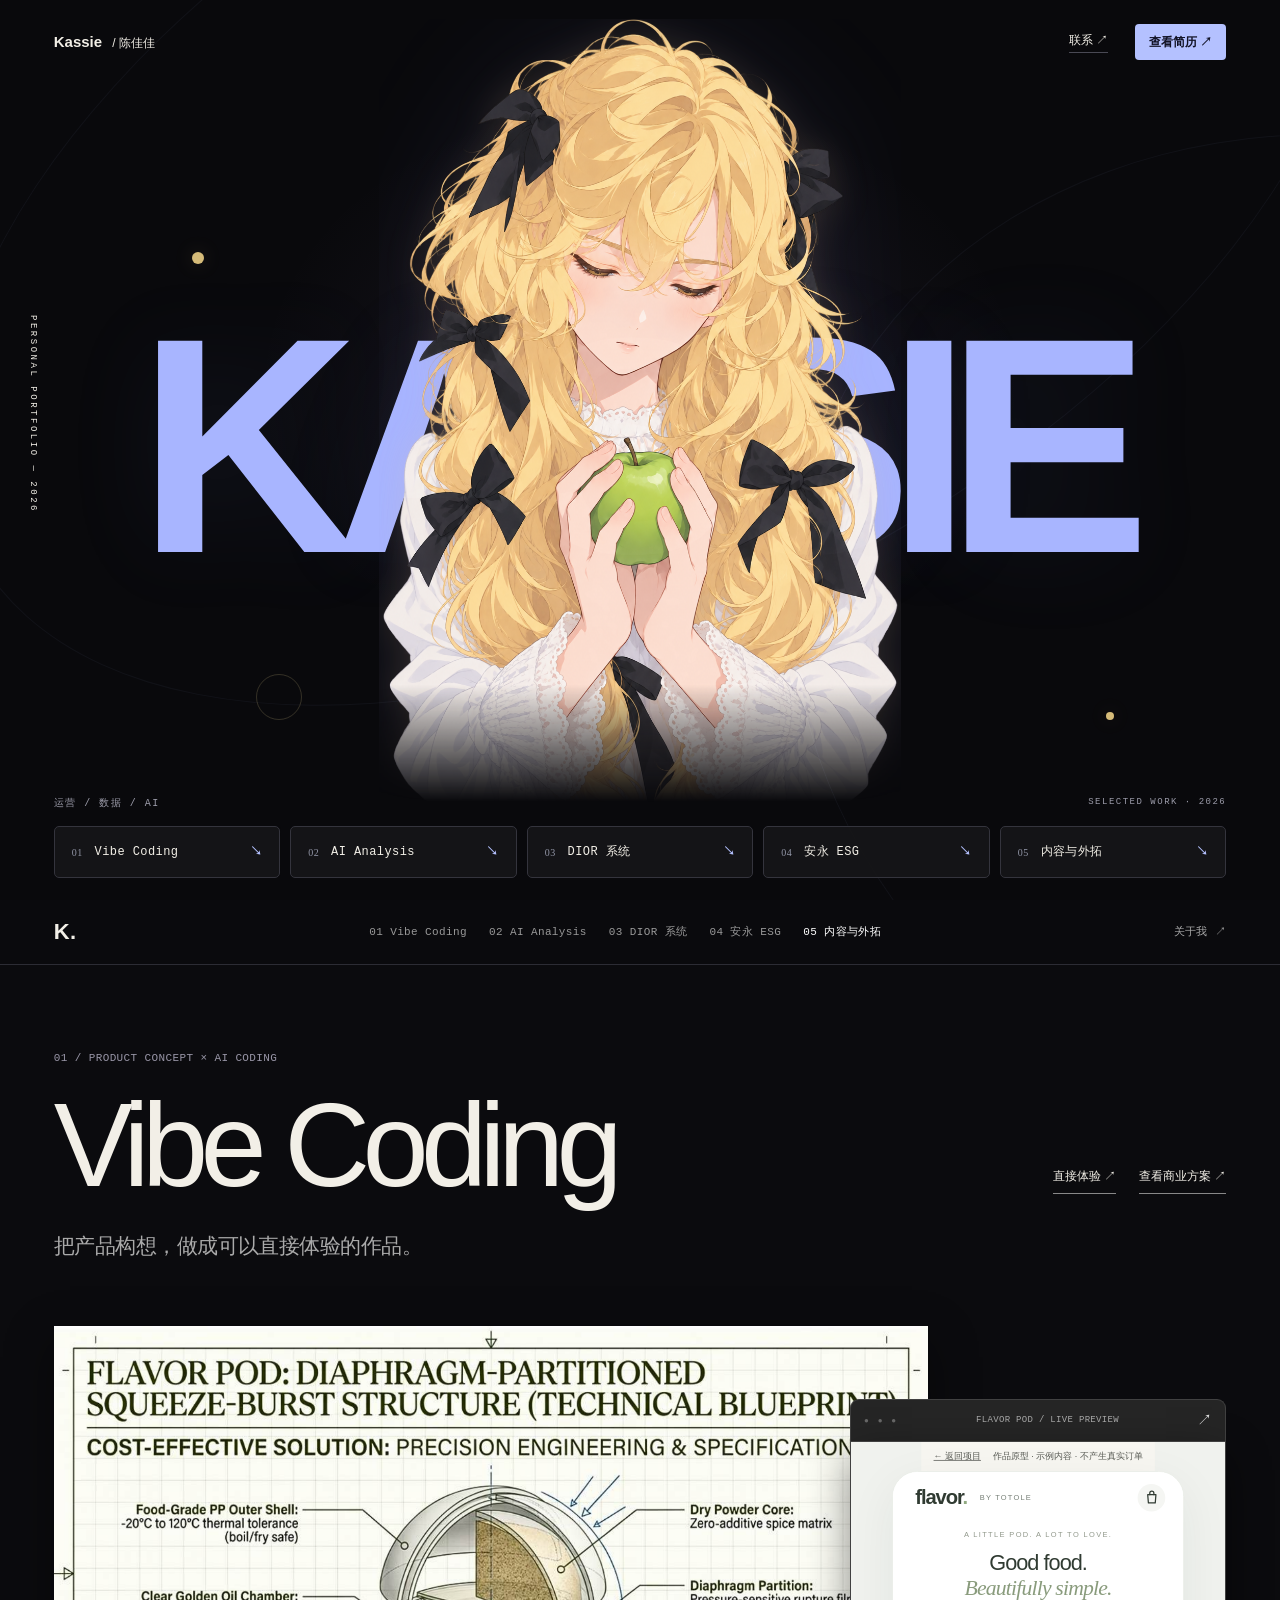
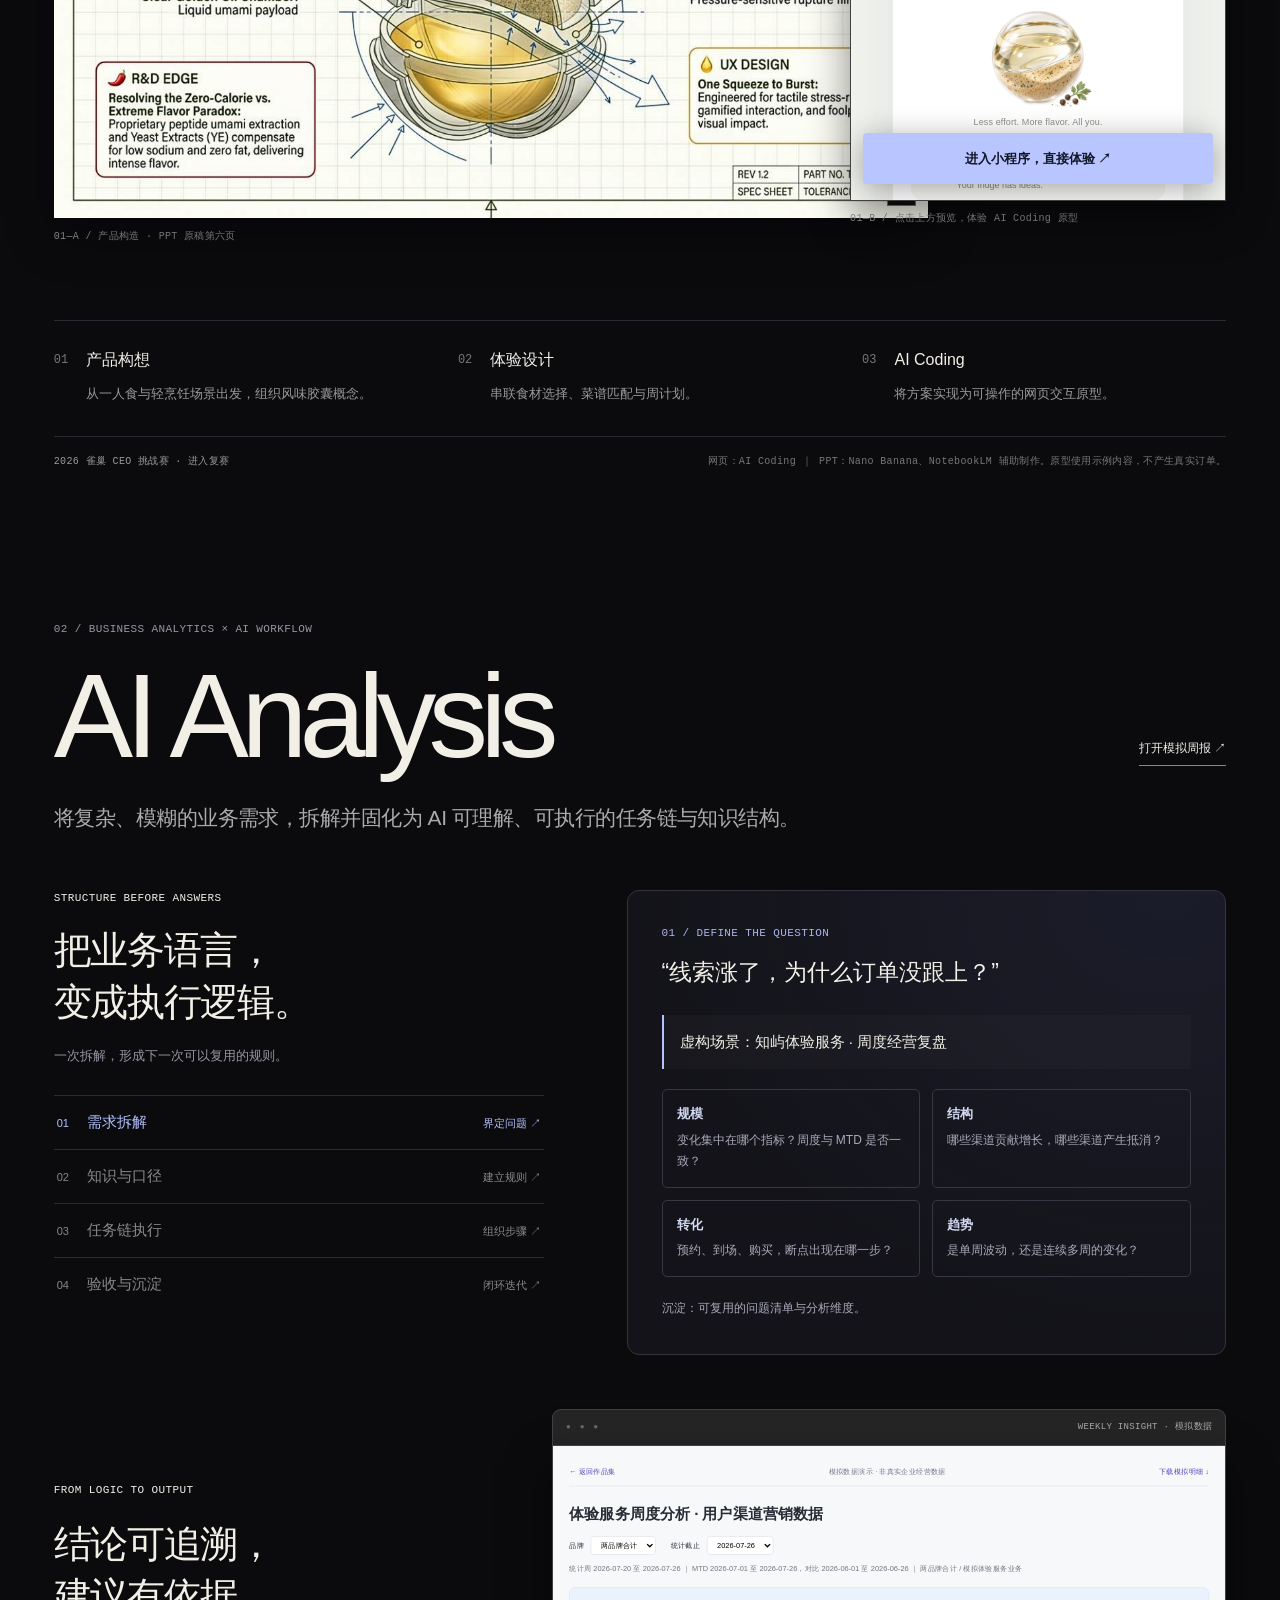
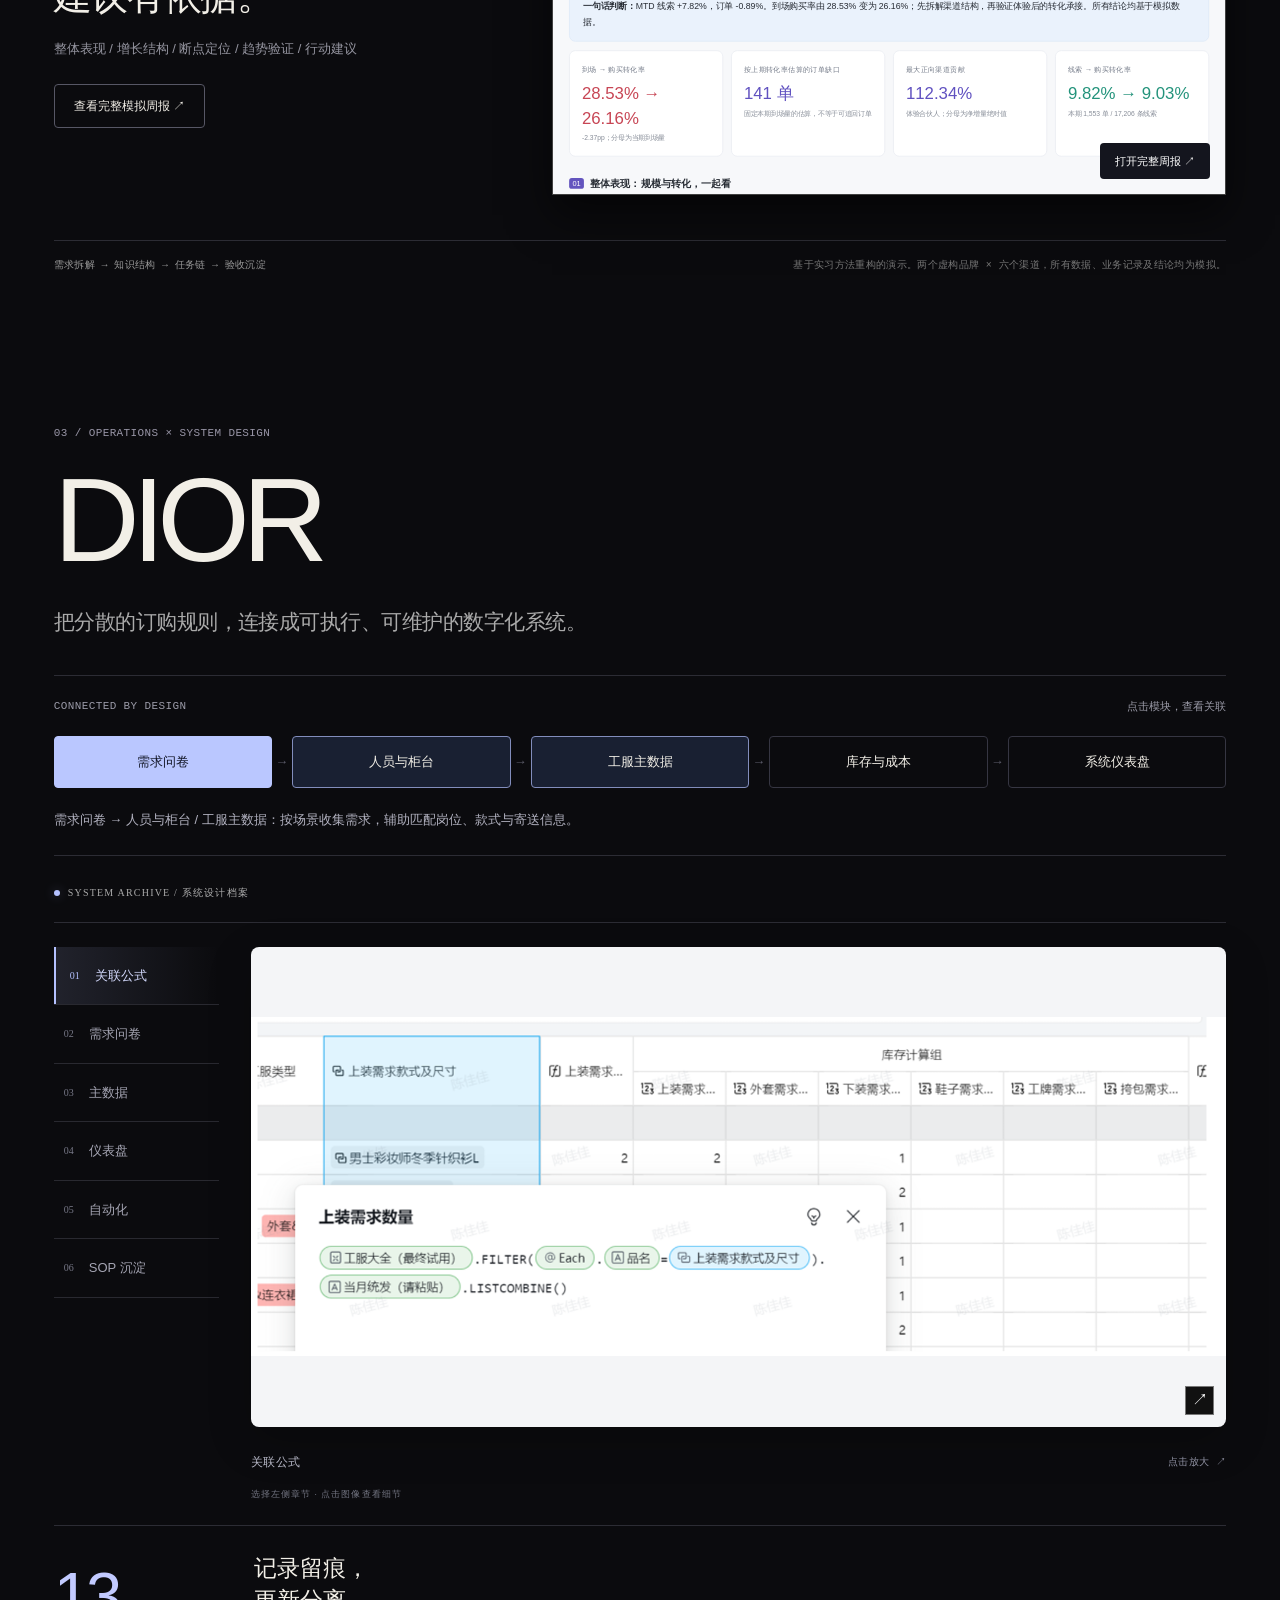
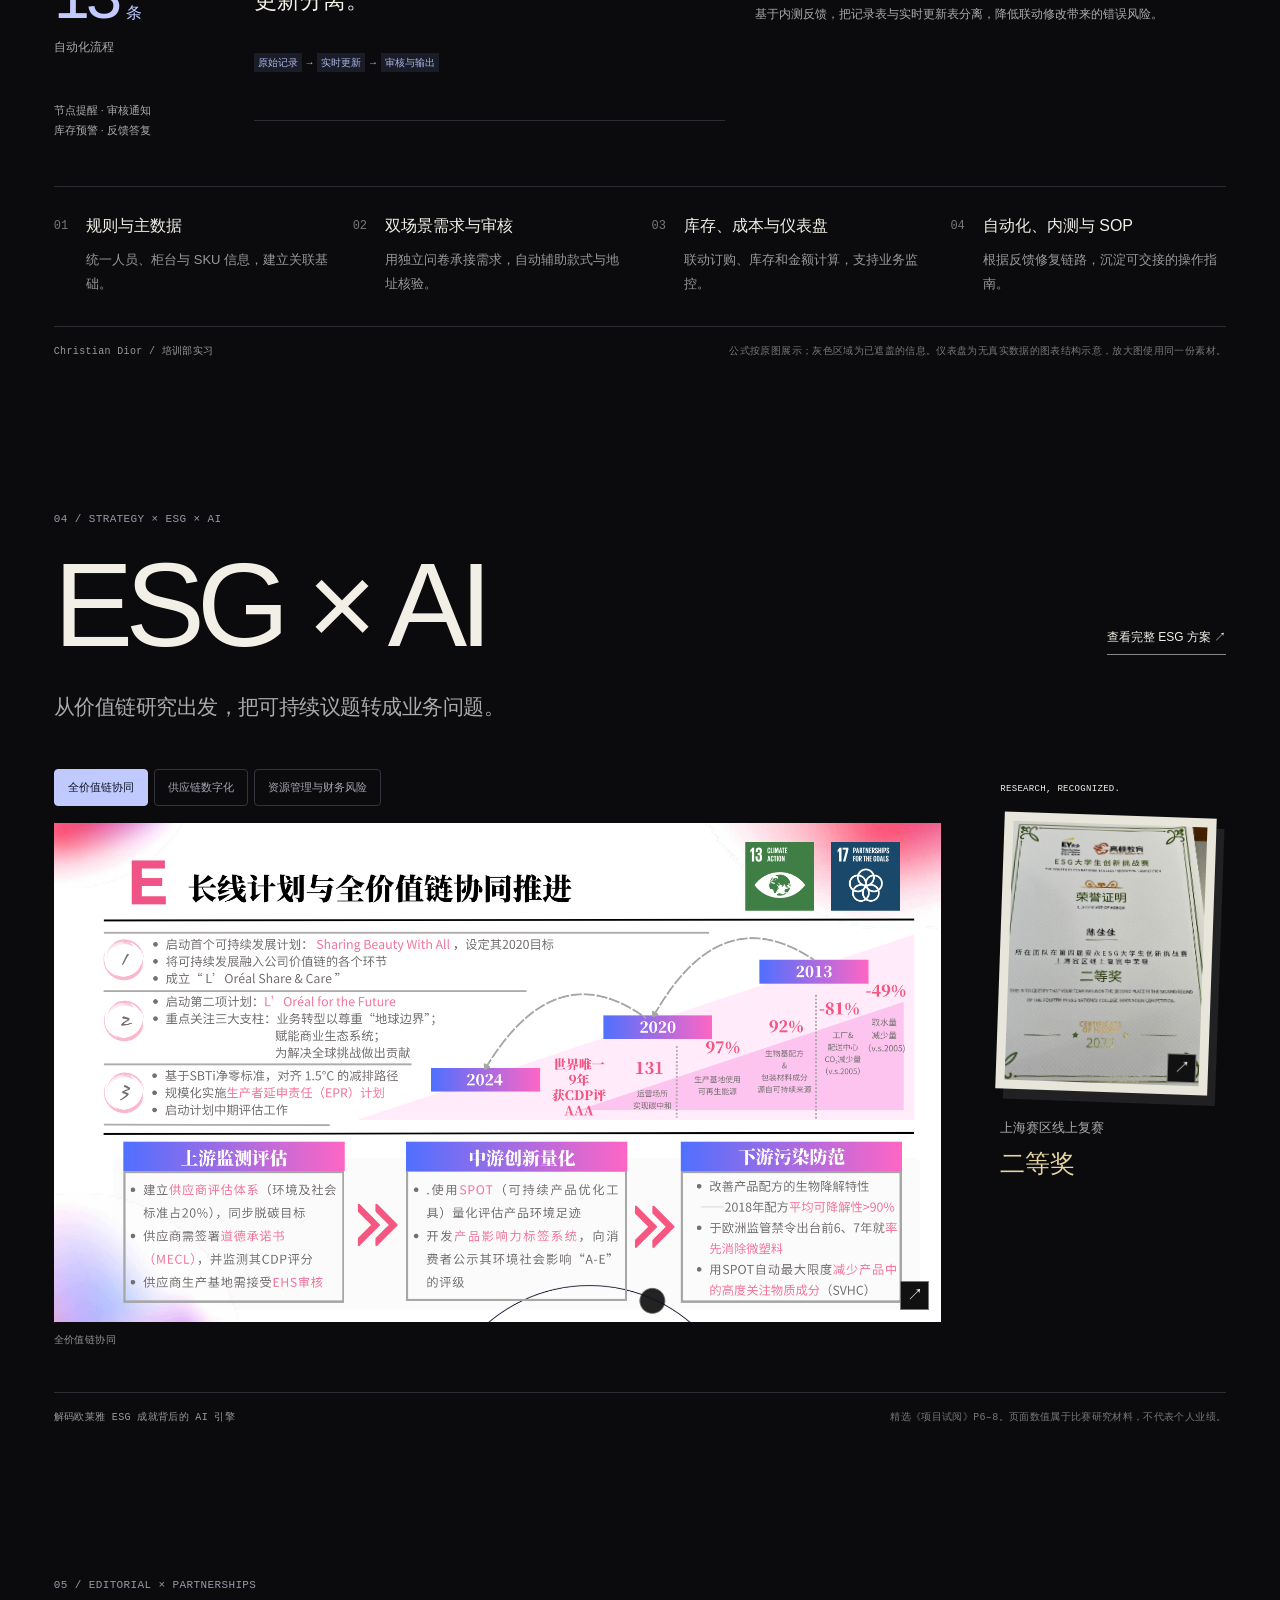
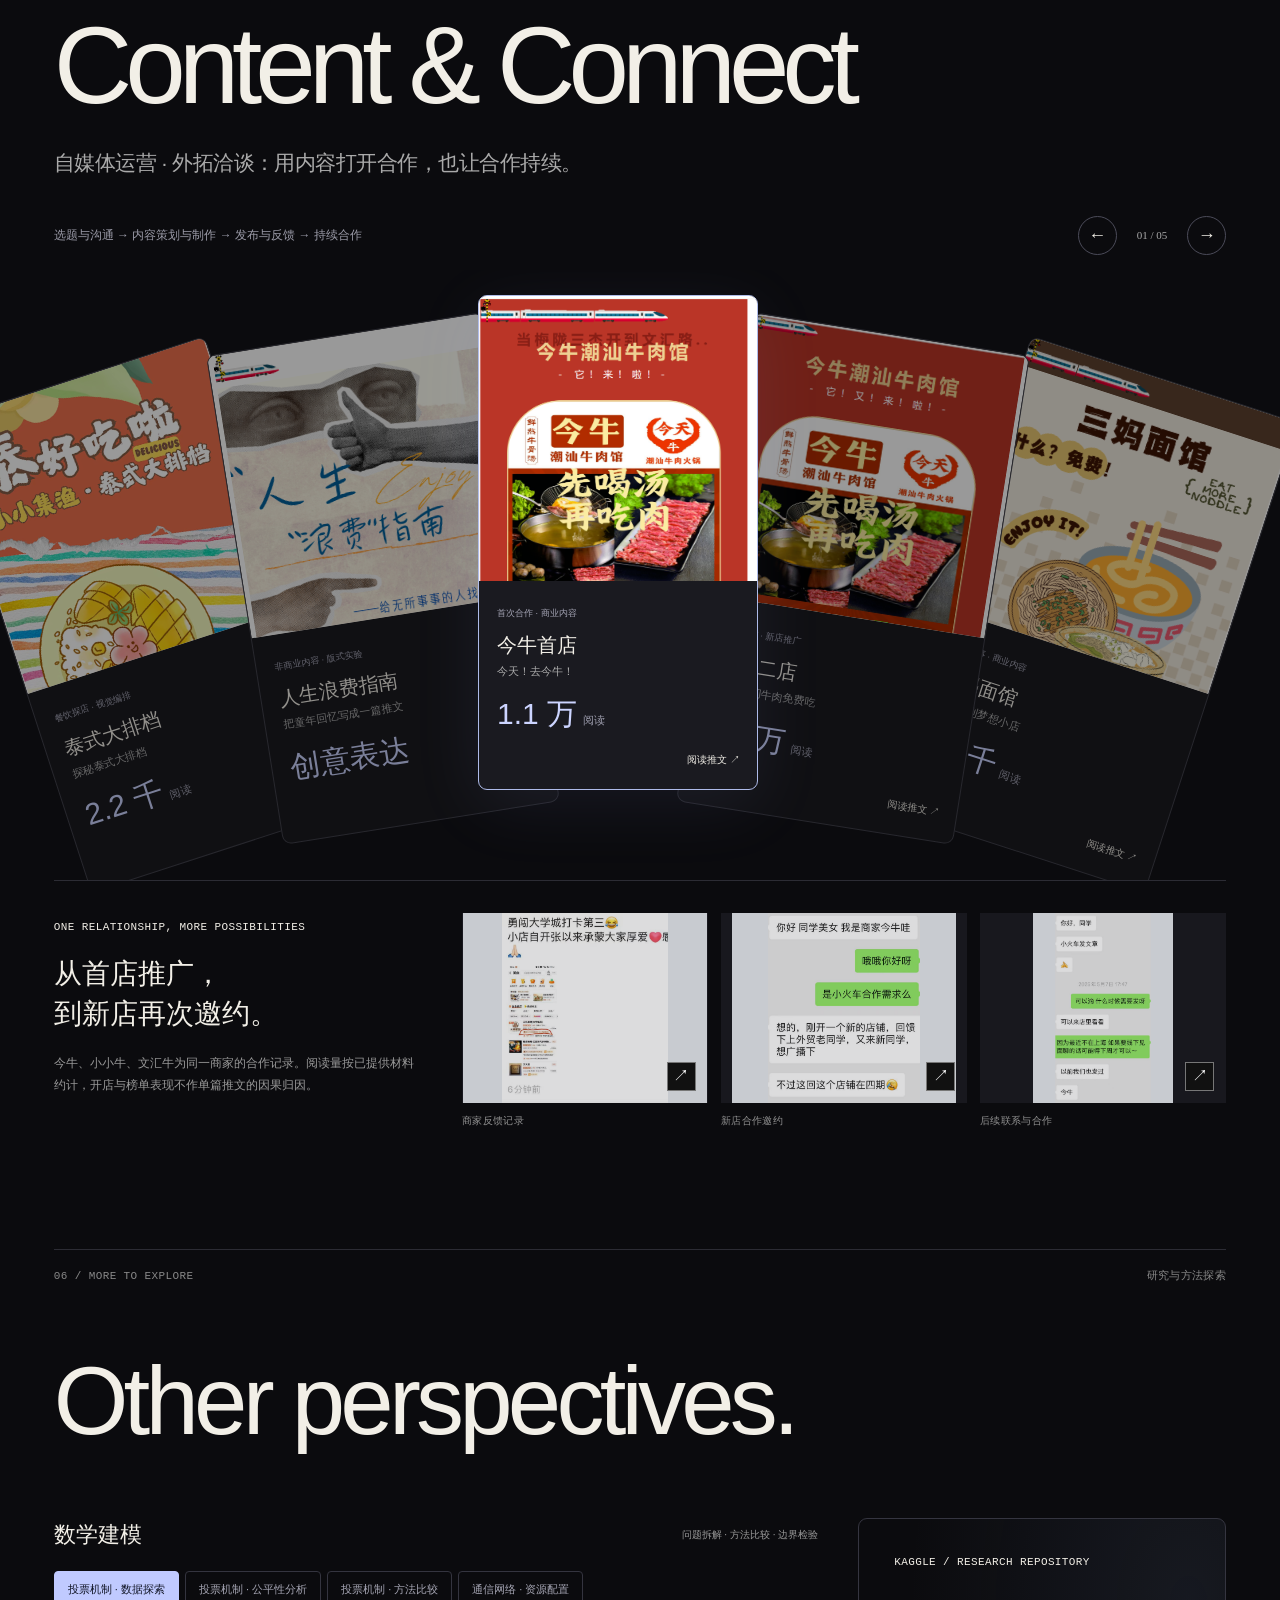
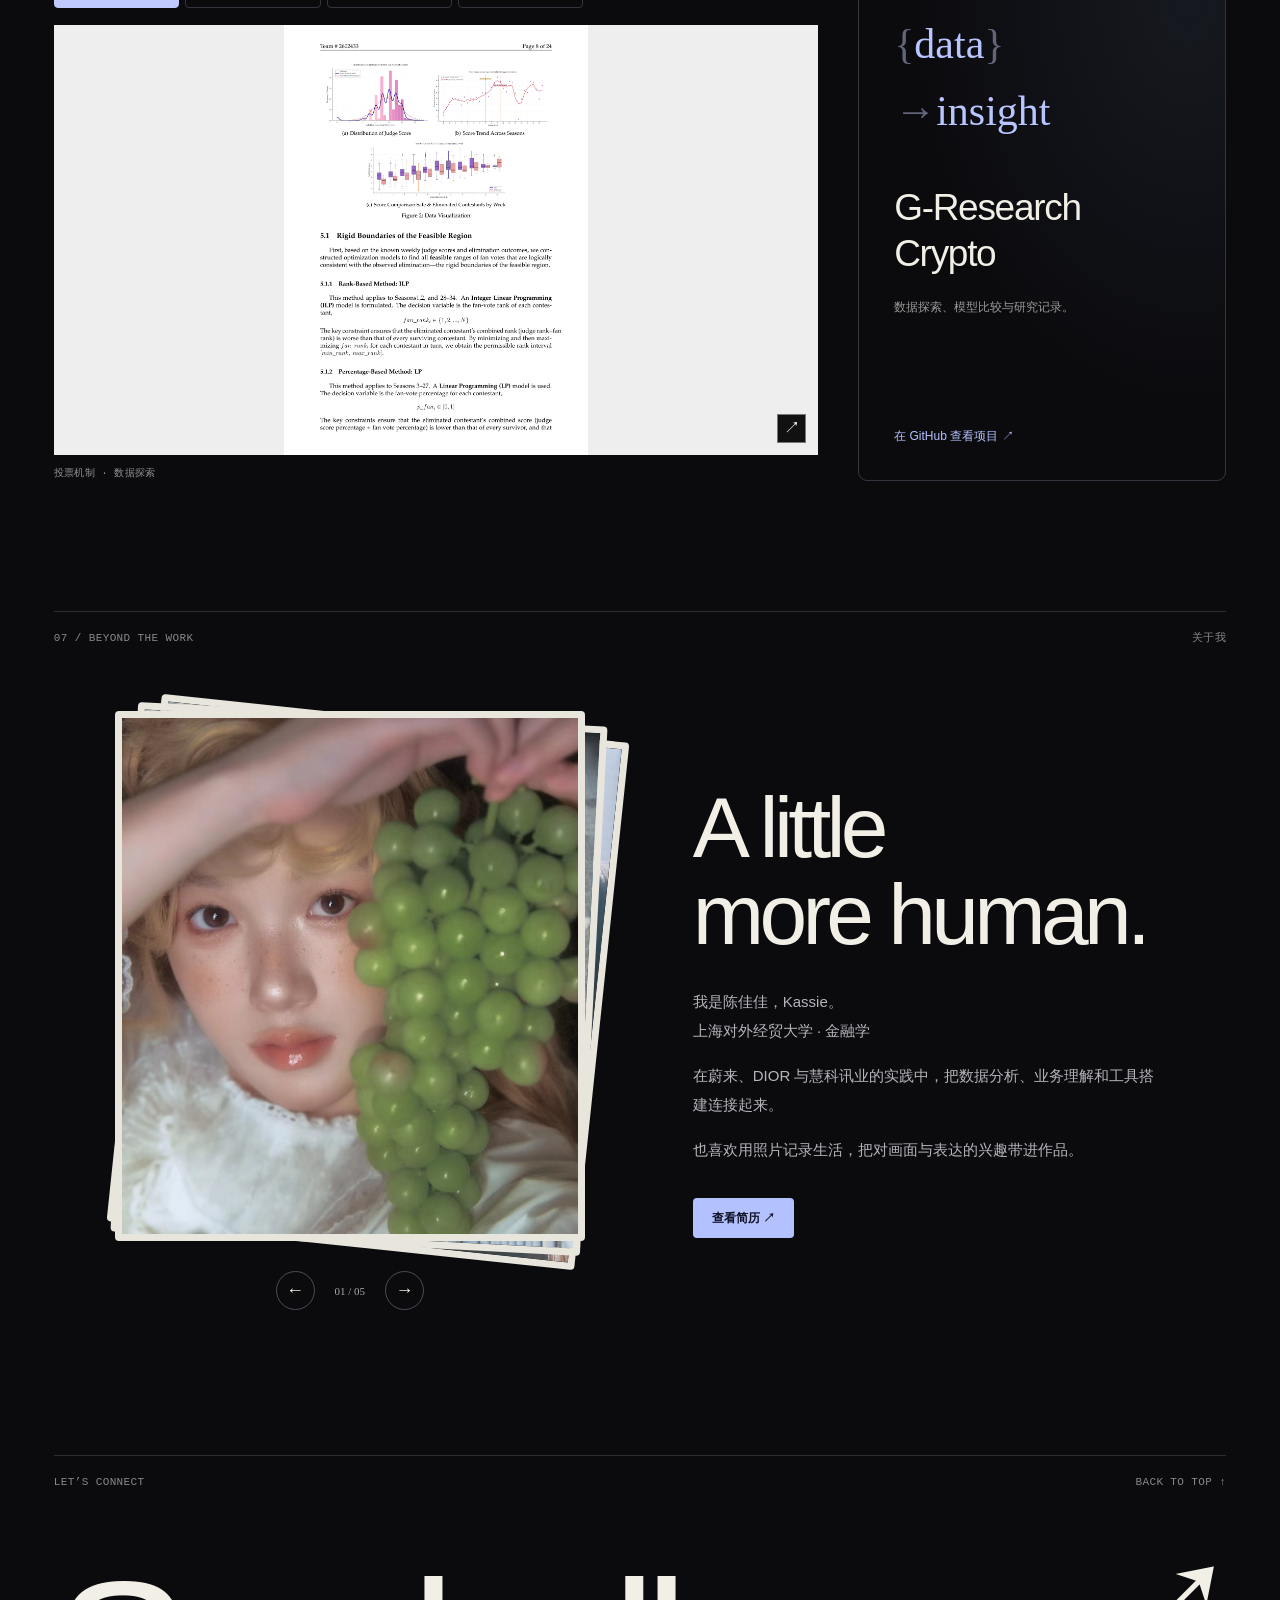
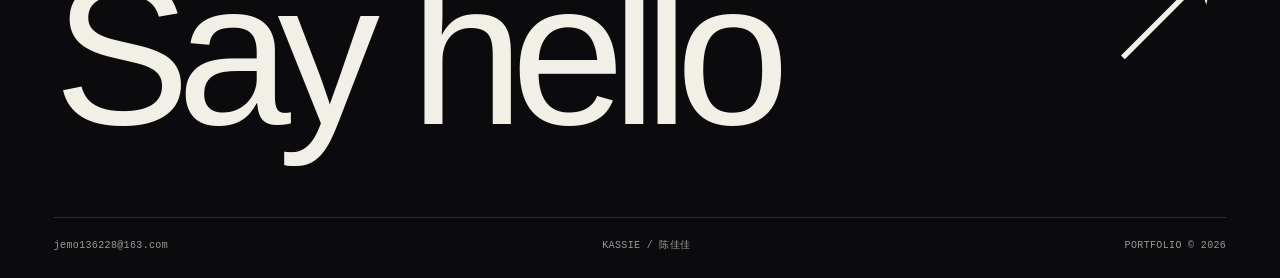
==== index.html @ 59d16d5d "Publish Kassie portfolio site" ====
<!doctype html><html lang="zh-CN"><head><meta charset="utf-8"><meta name="viewport" content="width=device-width,initial-scale=1"><meta name="description" content="陈佳佳 Kassie 的运营、数据与 AI 作品集。产品原型、分析工作流、业务系统与增长实践。"><title>Kassie — 运营 · 数据 · AI</title><link rel="stylesheet" href="base.css"><link rel="stylesheet" href="v6.css?v=7"><script src="v6.js?v=7" defer></script><link rel="icon" href="data:image/svg+xml,%3Csvg xmlns='http://www.w3.org/2000/svg' viewBox='0 0 32 32'%3E%3Crect width='32' height='32' fill='%232244ef'/%3E%3Ctext x='6' y='25' fill='white' font-size='26'%3EK%3C/text%3E%3C/svg%3E"></head><body>
<a class="skip" href="#projects">跳到精选作品</a>
<section class="poster" id="top" aria-label="陈佳佳 Kassie 个人作品集"><header class="poster-nav"><a href="#top">Kassie <span>/ 陈佳佳</span></a><nav aria-label="联系与简历"><a href="mailto:jemo136228@163.com">联系 ↗</a><a class="resume-button" href="assets/resume.pdf" target="_blank" rel="noopener">查看简历 ↗</a></nav></header><div class="poster-orbit orbit-one" aria-hidden="true"></div><div class="poster-orbit orbit-two" aria-hidden="true"></div><h1 class="poster-name">KASSIE</h1><img class="poster-person" src="assets/hero-fairy-cutout-v2.png" alt="金发、黑色蝴蝶结，手捧绿苹果的 Kassie 人物插画" fetchpriority="high"><span class="poster-dot dot-one" aria-hidden="true"></span><span class="poster-dot dot-two" aria-hidden="true"></span><span class="poster-ring" aria-hidden="true"></span><span class="side-label" aria-hidden="true">PERSONAL PORTFOLIO — 2026</span><div class="poster-glow" aria-hidden="true"></div><div class="poster-bottom"><p>运营 / 数据 / AI<span>SELECTED WORK · 2026</span></p><nav class="hero-projects" aria-label="五个精选项目"><a href="#vibe"><span>01</span>Vibe Coding<b>↘</b></a><a href="#analysis"><span>02</span>AI Analysis<b>↘</b></a><a href="#dior"><span>03</span>DIOR 系统<b>↘</b></a><a href="#esg"><span>04</span>安永 ESG<b>↘</b></a><a href="#editorial"><span>05</span>内容与外拓<b>↘</b></a></nav></div></section>
<main id="projects"><nav class="work-nav" aria-label="精选项目"><a href="#top" class="nav-logo">K.</a><div><a href="#vibe">01 Vibe Coding</a><a href="#analysis">02 AI Analysis</a><a href="#dior">03 DIOR 系统</a><a href="#esg">04 安永 ESG</a><a href="#editorial">05 内容与外拓</a></div><a href="#about">关于我 ↗</a></nav>
<section class="work-case vibe-case" id="vibe" data-project="0"><header class="case-heading"><p class="eyebrow">01 / PRODUCT CONCEPT × AI CODING</p><div class="title-row"><h2>Vibe Coding</h2><div class="actions"><a href="demos/flavor-pod/index.html" target="_blank" rel="noopener">直接体验 ↗</a><a href="assets/commercial-plan.pdf" target="_blank" rel="noopener">查看商业方案 ↗</a></div></div><p class="question">把产品构想，做成可以直接体验的作品。</p></header><div class="vibe-stage"><figure class="blueprint"><a class="zoom" href="assets/commercial-plan.pdf" target="_blank" rel="noopener" aria-label="打开完整商业方案"><img src="assets/presentation-page-6.png" alt="商业方案第六页：产品构造说明" loading="lazy"><span class="zoom-mark">↗</span></a><figcaption>01—A / 产品构造 · PPT 原稿第六页</figcaption></figure><figure class="prototype-frame"><div class="browser-bar"><span>● ● ●</span><span>FLAVOR POD / LIVE PREVIEW</span><a href="demos/flavor-pod/index.html" target="_blank" rel="noopener" aria-label="打开小程序原型">↗</a></div><a class="prototype-window" href="demos/flavor-pod/index.html" target="_blank" rel="noopener" aria-label="进入小程序，直接体验"><iframe src="demos/flavor-pod/index.html" title="小程序真实首屏预览" loading="lazy" tabindex="-1" inert></iframe><span class="try-overlay">进入小程序，直接体验 ↗</span></a><figcaption>01—B / 点击上方预览，体验 AI Coding 原型</figcaption></figure></div><ol class="steps"><li><span>01</span><div><h3>产品构想</h3><p>从一人食与轻烹饪场景出发，组织风味胶囊概念。</p></div></li><li><span>02</span><div><h3>体验设计</h3><p>串联食材选择、菜谱匹配与周计划。</p></div></li><li><span>03</span><div><h3>AI Coding</h3><p>将方案实现为可操作的网页交互原型。</p></div></li></ol><div class="case-foot"><span>2026 雀巢 CEO 挑战赛 · 进入复赛</span><p>网页：AI Coding ｜ PPT：Nano Banana、NotebookLM 辅助制作。原型使用示例内容，不产生真实订单。</p></div></section>
<section class="work-case analysis-case" id="analysis" data-project="1"><header class="case-heading"><p class="eyebrow">02 / BUSINESS ANALYTICS × AI WORKFLOW</p><div class="title-row"><h2>AI Analysis</h2><div class="actions"><a href="report.html" target="_blank" rel="noopener">打开模拟周报 ↗</a></div></div><p class="question">将复杂、模糊的业务需求，拆解并固化为 AI 可理解、可执行的任务链与知识结构。</p></header>
<div class="workflow-stage"><div class="workflow-intro"><p class="eyebrow">STRUCTURE BEFORE ANSWERS</p><h3>把业务语言，<br>变成执行逻辑。</h3><p>一次拆解，形成下一次可以复用的规则。</p><div class="workflow-tabs" role="tablist" aria-label="AI 分析工作流"><button role="tab" aria-selected="true" data-flow="0">01 <b>需求拆解</b><span>界定问题 ↗</span></button><button role="tab" aria-selected="false" data-flow="1">02 <b>知识与口径</b><span>建立规则 ↗</span></button><button role="tab" aria-selected="false" data-flow="2">03 <b>任务链执行</b><span>组织步骤 ↗</span></button><button role="tab" aria-selected="false" data-flow="3">04 <b>验收与沉淀</b><span>闭环迭代 ↗</span></button></div></div><div class="flow-display" role="tabpanel" id="flow-display" aria-live="polite"></div></div>
<div class="output-preview"><div><span class="eyebrow">FROM LOGIC TO OUTPUT</span><h3>结论可追溯，<br>建议有依据。</h3><p>整体表现 / 增长结构 / 断点定位 / 趋势验证 / 行动建议</p><a class="pill" href="report.html" target="_blank" rel="noopener">查看完整模拟周报 ↗</a></div><figure class="report-frame"><div class="browser-bar"><span>● ● ●</span><span>WEEKLY INSIGHT · 模拟数据</span></div><a class="report-window" href="report.html" target="_blank" rel="noopener" aria-label="打开模拟周报"><iframe src="report.html" title="模拟 HTML 周报预览" loading="lazy" tabindex="-1" inert></iframe><span class="preview-open">打开完整周报 ↗</span></a></figure></div><div class="case-foot"><span>需求拆解 → 知识结构 → 任务链 → 验收沉淀</span><p>基于实习方法重构的演示。两个虚构品牌 × 六个渠道，所有数据、业务记录及结论均为模拟。</p></div></section><section class="work-case dior-case" id="dior" data-project="2"><header class="case-heading"><p class="eyebrow">03 / OPERATIONS × SYSTEM DESIGN</p><div class="title-row"><h2>DIOR</h2><div class="actions"></div></div><p class="question">把分散的订购规则，连接成可执行、可维护的数字化系统。</p></header>
<div class="system-map"><div class="system-map-top"><span class="eyebrow">CONNECTED BY DESIGN</span><span>点击模块，查看关联</span></div><div class="system-nodes"><button data-node="0" aria-pressed="true">需求问卷</button><button data-node="1" aria-pressed="false">人员与柜台</button><button data-node="2" aria-pressed="false">工服主数据</button><button data-node="3" aria-pressed="false">库存与成本</button><button data-node="4" aria-pressed="false">系统仪表盘</button></div><p id="system-description" aria-live="polite"></p></div>
<div class="dior-showcase"><div class="monitor-group"><div class="monitor"><div class="monitor-top"><i></i><span>SYSTEM ARCHIVE / 系统设计档案</span></div><div class="page-deck dior-deck"><div class="deck-tabs" role="tablist" aria-label="材料页面"><button role="tab" aria-selected="true" data-slide="0">关联公式</button><button role="tab" aria-selected="false" data-slide="1">需求问卷</button><button role="tab" aria-selected="false" data-slide="2">主数据</button><button role="tab" aria-selected="false" data-slide="3">仪表盘</button><button role="tab" aria-selected="false" data-slide="4">自动化</button><button role="tab" aria-selected="false" data-slide="5">SOP 沉淀</button></div><figure class="deck-panel" role="tabpanel" ><button class="zoom" data-image="assets/dior-formula.png" data-caption="关联公式" aria-label="放大：关联公式"><img src="assets/dior-formula.png" alt="关联公式" loading="lazy"><span class="zoom-mark">↗</span></button><figcaption>关联公式</figcaption></figure><figure class="deck-panel" role="tabpanel" hidden><button class="zoom" data-image="assets/dior-form.png" data-caption="需求问卷" aria-label="放大：需求问卷"><img src="assets/dior-form.png" alt="需求问卷" loading="lazy"><span class="zoom-mark">↗</span></button><figcaption>需求问卷</figcaption></figure><figure class="deck-panel" role="tabpanel" hidden><button class="zoom" data-image="assets/dior-data.png" data-caption="主数据" aria-label="放大：主数据"><img src="assets/dior-data.png" alt="主数据" loading="lazy"><span class="zoom-mark">↗</span></button><figcaption>主数据</figcaption></figure><figure class="deck-panel" role="tabpanel" hidden><button class="zoom" data-image="assets/dior-dashboard.svg" data-caption="仪表盘" aria-label="放大：仪表盘"><img src="assets/dior-dashboard.svg" alt="仪表盘" loading="lazy"><span class="zoom-mark">↗</span></button><figcaption>仪表盘</figcaption></figure><figure class="deck-panel" role="tabpanel" hidden><button class="zoom" data-image="assets/dior-automation.png" data-caption="自动化" aria-label="放大：自动化"><img src="assets/dior-automation.png" alt="自动化" loading="lazy"><span class="zoom-mark">↗</span></button><figcaption>自动化</figcaption></figure><figure class="deck-panel" role="tabpanel" hidden><button class="zoom" data-image="assets/dior-sop.png" data-caption="SOP 沉淀" aria-label="放大：SOP 沉淀"><img src="assets/dior-sop.png" alt="SOP 沉淀" loading="lazy"><span class="zoom-mark">↗</span></button><figcaption>SOP 沉淀</figcaption></figure></div><div class="monitor-chin">选择左侧章节 · 点击图像查看细节</div></div><div class="monitor-stand" aria-hidden="true"></div></div><aside class="decision"><div class="automation-number"><b>13<span>条</span></b><p>自动化流程</p></div><p class="muted">节点提醒 · 审核通知<br>库存预警 · 反馈答复</p><hr><span class="eyebrow">A DECISION THAT MATTERS</span><h3>记录留痕，<br>更新分离。</h3><p>基于内测反馈，把记录表与实时更新表分离，降低联动修改带来的错误风险。</p><div class="record-flow"><span>原始记录</span> → <span>实时更新</span> → <span>审核与输出</span></div></aside></div>
<ol class="steps four"><li><span>01</span><div><h3>规则与主数据</h3><p>统一人员、柜台与 SKU 信息，建立关联基础。</p></div></li><li><span>02</span><div><h3>双场景需求与审核</h3><p>用独立问卷承接需求，自动辅助款式与地址核验。</p></div></li><li><span>03</span><div><h3>库存、成本与仪表盘</h3><p>联动订购、库存和金额计算，支持业务监控。</p></div></li><li><span>04</span><div><h3>自动化、内测与 SOP</h3><p>根据反馈修复链路，沉淀可交接的操作指南。</p></div></li></ol><div class="case-foot"><span>Christian Dior / 培训部实习</span><p>公式按原图展示；灰色区域为已遮盖的信息。仪表盘为无真实数据的图表结构示意，放大图使用同一份素材。</p></div></section><section class="work-case esg-case" id="esg" data-project="3"><header class="case-heading"><p class="eyebrow">04 / STRATEGY × ESG × AI</p><div class="title-row"><h2>ESG × AI</h2><div class="actions"><a href="assets/esg-plan.pdf" target="_blank" rel="noopener">查看完整 ESG 方案 ↗</a></div></div><p class="question">从价值链研究出发，把可持续议题转成业务问题。</p></header><div class="esg-stage"><div class="page-deck "><div class="deck-tabs" role="tablist" aria-label="材料页面"><button role="tab" aria-selected="true" data-slide="0">全价值链协同</button><button role="tab" aria-selected="false" data-slide="1">供应链数字化</button><button role="tab" aria-selected="false" data-slide="2">资源管理与财务风险</button></div><figure class="deck-panel" role="tabpanel" ><button class="zoom" data-image="assets/esg-6.png" data-caption="全价值链协同" aria-label="放大：全价值链协同"><img src="assets/esg-6.png" alt="全价值链协同" loading="lazy"><span class="zoom-mark">↗</span></button><figcaption>全价值链协同</figcaption></figure><figure class="deck-panel" role="tabpanel" hidden><button class="zoom" data-image="assets/esg-7.png" data-caption="供应链数字化" aria-label="放大：供应链数字化"><img src="assets/esg-7.png" alt="供应链数字化" loading="lazy"><span class="zoom-mark">↗</span></button><figcaption>供应链数字化</figcaption></figure><figure class="deck-panel" role="tabpanel" hidden><button class="zoom" data-image="assets/esg-8.png" data-caption="资源管理与财务风险" aria-label="放大：资源管理与财务风险"><img src="assets/esg-8.png" alt="资源管理与财务风险" loading="lazy"><span class="zoom-mark">↗</span></button><figcaption>资源管理与财务风险</figcaption></figure></div><aside class="award"><p class="eyebrow">RESEARCH, RECOGNIZED.</p><button class="zoom" data-image="assets/esg-certificate.jpg" data-caption="第四届安永 ESG 大学生创新挑战赛·上海赛区线上复赛二等奖" aria-label="放大：第四届安永 ESG 大学生创新挑战赛·上海赛区线上复赛二等奖"><img src="assets/esg-certificate.jpg" alt="第四届安永 ESG 大学生创新挑战赛·上海赛区线上复赛二等奖" loading="lazy"><span class="zoom-mark">↗</span></button><h3>上海赛区线上复赛<br><b>二等奖</b></h3></aside></div><div class="case-foot"><span>解码欧莱雅 ESG 成就背后的 AI 引擎</span><p>精选《项目试阅》P6–8。页面数值属于比赛研究材料，不代表个人业绩。</p></div></section><section class="work-case editorial-case" id="editorial" data-project="4"><header class="case-heading"><p class="eyebrow">05 / EDITORIAL × PARTNERSHIPS</p><div class="title-row"><h2>Content & Connect</h2><div class="actions"></div></div><p class="question">自媒体运营 · 外拓洽谈：用内容打开合作，也让合作持续。</p></header><div class="editorial-top"><p>选题与沟通 → 内容策划与制作 → 发布与反馈 → 持续合作</p><div class="gallery-controls"><button data-gallery-step="-1" aria-label="上一篇推文">←</button><span id="article-count" aria-live="polite">01 / 05</span><button data-gallery-step="1" aria-label="下一篇推文">→</button></div></div><div class="arc-gallery" aria-label="五篇推文，可左右拖动"><a class="article-card" href="https://mp.weixin.qq.com/s/_0hvFmembqAtHcx3gEpEnA" target="_blank" rel="noopener" data-article="0"><div class="article-image"><img src="assets/article-1.png" alt="今牛首店推文真实截图" loading="lazy"></div><div class="article-meta"><span>首次合作 · 商业内容</span><h3>今牛首店</h3><p>今天！去今牛！</p><strong>1.1 万<small>阅读</small></strong><b>阅读推文 ↗</b></div></a><a class="article-card" href="https://mp.weixin.qq.com/s/2StCCqQn79ZFoPuvzKLhJw" target="_blank" rel="noopener" data-article="1"><div class="article-image"><img src="assets/article-2.png" alt="今牛二店推文真实截图" loading="lazy"></div><div class="article-meta"><span>再度合作 · 新店推广</span><h3>今牛二店</h3><p>96 元现切牛肉免费吃</p><strong>1.9 万<small>阅读</small></strong><b>阅读推文 ↗</b></div></a><a class="article-card" href="https://mp.weixin.qq.com/s/JAKn3E-EO305MnH9Ruku7A" target="_blank" rel="noopener" data-article="2"><div class="article-image"><img src="assets/article-3.png" alt="三妈面馆推文真实截图" loading="lazy"></div><div class="article-meta"><span>人物故事 · 商业内容</span><h3>三妈面馆</h3><p>从 996 到梦想小店</p><strong>3.8 千<small>阅读</small></strong><b>阅读推文 ↗</b></div></a><a class="article-card" href="https://mp.weixin.qq.com/s/vrIgoR9_SRM0Uue6ic9h9w" target="_blank" rel="noopener" data-article="3"><div class="article-image"><img src="assets/article-4.png" alt="泰式大排档推文真实截图" loading="lazy"></div><div class="article-meta"><span>餐饮探店 · 视觉编排</span><h3>泰式大排档</h3><p>探秘泰式大排档</p><strong>2.2 千<small>阅读</small></strong><b>阅读推文 ↗</b></div></a><a class="article-card" href="https://mp.weixin.qq.com/s/9neI1Lw-jIdtXQBATdLj_Q" target="_blank" rel="noopener" data-article="4"><div class="article-image"><img src="assets/article-5.png" alt="人生浪费指南推文真实截图" loading="lazy"></div><div class="article-meta"><span>非商业内容 · 版式实验</span><h3>人生浪费指南</h3><p>把童年回忆写成一篇推文</p><strong>创意表达<small></small></strong><b>阅读推文 ↗</b></div></a></div><div class="partnership"><div><span class="eyebrow">ONE RELATIONSHIP, MORE POSSIBILITIES</span><h3>从首店推广，<br>到新店再次邀约。</h3><p>今牛、小小牛、文汇牛为同一商家的合作记录。阅读量按已提供材料约计，开店与榜单表现不作单篇推文的因果归因。</p></div><div class="feedback-grid"><figure><button class="zoom" data-image="assets/feedback-1.png" data-caption="商家反馈记录" aria-label="放大：商家反馈记录"><img src="assets/feedback-1.png" alt="商家反馈记录" loading="lazy"><span class="zoom-mark">↗</span></button><figcaption>商家反馈记录</figcaption></figure><figure><button class="zoom" data-image="assets/feedback-2.png" data-caption="新店合作邀约" aria-label="放大：新店合作邀约"><img src="assets/feedback-2.png" alt="新店合作邀约" loading="lazy"><span class="zoom-mark">↗</span></button><figcaption>新店合作邀约</figcaption></figure><figure><button class="zoom" data-image="assets/feedback-3.png" data-caption="后续联系与合作" aria-label="放大：后续联系与合作"><img src="assets/feedback-3.png" alt="后续联系与合作" loading="lazy"><span class="zoom-mark">↗</span></button><figcaption>后续联系与合作</figcaption></figure></div></div></section><section class="more-work" id="archive"><div class="section-top"><span>06 / MORE TO EXPLORE</span><span>研究与方法探索</span></div><h2>Other perspectives.</h2><div class="research-grid"><div><div class="research-heading"><h3>数学建模</h3><span>问题拆解 · 方法比较 · 边界检验</span></div><div class="page-deck research-deck"><div class="deck-tabs" role="tablist" aria-label="材料页面"><button role="tab" aria-selected="true" data-slide="0">投票机制 · 数据探索</button><button role="tab" aria-selected="false" data-slide="1">投票机制 · 公平性分析</button><button role="tab" aria-selected="false" data-slide="2">投票机制 · 方法比较</button><button role="tab" aria-selected="false" data-slide="3">通信网络 · 资源配置</button></div><figure class="deck-panel" role="tabpanel" ><button class="zoom" data-image="assets/model-3.png" data-caption="投票机制 · 数据探索" aria-label="放大：投票机制 · 数据探索"><img src="assets/model-3.png" alt="投票机制 · 数据探索" loading="lazy"><span class="zoom-mark">↗</span></button><figcaption>投票机制 · 数据探索</figcaption></figure><figure class="deck-panel" role="tabpanel" hidden><button class="zoom" data-image="assets/model-4.png" data-caption="投票机制 · 公平性分析" aria-label="放大：投票机制 · 公平性分析"><img src="assets/model-4.png" alt="投票机制 · 公平性分析" loading="lazy"><span class="zoom-mark">↗</span></button><figcaption>投票机制 · 公平性分析</figcaption></figure><figure class="deck-panel" role="tabpanel" hidden><button class="zoom" data-image="assets/model-5.png" data-caption="投票机制 · 方法比较" aria-label="放大：投票机制 · 方法比较"><img src="assets/model-5.png" alt="投票机制 · 方法比较" loading="lazy"><span class="zoom-mark">↗</span></button><figcaption>投票机制 · 方法比较</figcaption></figure><figure class="deck-panel" role="tabpanel" hidden><button class="zoom" data-image="assets/model-network.png" data-caption="通信网络 · 资源配置" aria-label="放大：通信网络 · 资源配置"><img src="assets/model-network.png" alt="通信网络 · 资源配置" loading="lazy"><span class="zoom-mark">↗</span></button><figcaption>通信网络 · 资源配置</figcaption></figure></div></div><a class="github-card" href="https://github.com/Jessiii-mo/G-Research-Crypto" target="_blank" rel="noopener"><span class="eyebrow">KAGGLE / RESEARCH REPOSITORY</span><div class="code-art" aria-hidden="true">{<span>data</span>}<br>→<span>insight</span></div><h3>G-Research<br>Crypto</h3><p>数据探索、模型比较与研究记录。</p><b>在 GitHub 查看项目 ↗</b></a></div></section><section class="about" id="about"><div class="section-top"><span>07 / BEYOND THE WORK</span><span>关于我</span></div><div class="about-grid"><div class="photo-album"><div class="photo-stack" aria-label="生活照相册，可左右滑动"><img src="assets/life-6.jpg" alt="Kassie 的彩色生活照：童话写真" loading="lazy" data-photo="0"><img src="assets/life-1.jpg" alt="Kassie 的彩色生活照：冬日阶梯" loading="lazy" data-photo="1"><img src="assets/life-2.jpg" alt="Kassie 的彩色生活照：耳机与阳光" loading="lazy" data-photo="2"><img src="assets/life-travel.jpg" alt="Kassie 的彩色生活照：城市旅行" loading="lazy" data-photo="3"><img src="assets/life-5.jpg" alt="Kassie 的彩色生活照：童话与苹果" loading="lazy" data-photo="4"></div><div class="album-controls"><button data-photo-step="-1" aria-label="上一张生活照">←</button><span id="photo-count" aria-live="polite">01 / 05</span><button data-photo-step="1" aria-label="下一张生活照">→</button></div></div><div><h2>A little<br>more human.</h2><p>我是陈佳佳，Kassie。<br>上海对外经贸大学 · 金融学</p><p>在蔚来、DIOR 与慧科讯业的实践中，把数据分析、业务理解和工具搭建连接起来。</p><p>也喜欢用照片记录生活，把对画面与表达的兴趣带进作品。</p><a class="resume-button" href="assets/resume.pdf" target="_blank" rel="noopener">查看简历 ↗</a></div></div></section>
<footer id="contact"><div class="section-top"><span>LET’S CONNECT</span><a href="#top">BACK TO TOP ↑</a></div><a class="hello" href="mailto:jemo136228@163.com">Say hello <span>↗</span></a><div class="footer-line"><a href="mailto:jemo136228@163.com">jemo136228@163.com</a><span>KASSIE / 陈佳佳</span><span>PORTFOLIO © 2026</span></div></footer></main>
<dialog id="image-dialog" aria-label="图片放大预览"><div class="lightbox-top"><p id="image-caption"></p><button id="close-image" autofocus aria-label="关闭图片预览">关闭 ×</button></div><div class="lightbox-image"><img id="full-image" alt=""></div></dialog></body></html>
---- base.css ----
@charset "UTF-8";
:root{--cream:#f6f4ee;--blue:#2348f4;--ink:#eee;--bg:#101010;--line:#343434;--pad:clamp(22px,4.2vw,80px)}*{box-sizing:border-box;margin:0;padding:0}html{scroll-behavior:smooth;scroll-padding-top:75px}body{background:var(--bg);color:var(--ink);font-family:Arial,"Microsoft YaHei","PingFang SC",sans-serif;-webkit-font-smoothing:antialiased;line-height:1.5}a{color:inherit;text-decoration:none}button{color:inherit;font:inherit;border:0;cursor:pointer;background:none}img{display:block;max-width:100%}a:focus-visible,button:focus-visible{outline:3px solid #6d8aff;outline-offset:6px}.skip{position:fixed;left:15px;top:-100px;z-index:100;padding:10px;background:white;color:black}.skip:focus{top:12px}.eyebrow,.section-top,.case-foot,.browser-bar,figcaption,.poster-bottom,.side-label,.work-nav,.more-grid>a>span,.footer-line{font-family:Consolas,"Microsoft YaHei",monospace;font-size:11px;letter-spacing:.035em}
/* Portrait poster */
.poster{height:100svh;min-height:630px;max-height:1150px;background:var(--cream);color:#181818;position:relative;overflow:hidden;isolation:isolate}.poster-nav{position:absolute;inset:0 0 auto;display:flex;justify-content:space-between;align-items:center;padding:25px var(--pad);z-index:5;font-size:15px}.poster-nav>a{font-weight:700}.poster-nav>a span{font-weight:400;font-size:12px;margin-left:6px}.poster-nav nav{display:flex;gap:27px;font-size:12px}.poster-nav nav a{border-bottom:1px solid #222;padding-bottom:3px}.poster-name{font-family:Arial Black,Arial,sans-serif;font-weight:900;font-size:clamp(130px,24vw,460px);letter-spacing:-.085em;line-height:.85;position:absolute;width:100%;top:40%;left:-.7%;text-align:center;color:var(--blue);z-index:1}.poster-person{position:absolute;z-index:2;bottom:-2px;left:50%;transform:translateX(-50%);height:88%;width:auto;max-width:none;object-fit:contain;filter:drop-shadow(0 6px 8px #1b216110)}.poster-bottom{position:absolute;bottom:25px;left:var(--pad);right:var(--pad);z-index:4;display:flex;align-items:center;justify-content:space-between;font-size:12px}.poster-bottom a{display:flex;gap:24px;align-items:center}.poster-bottom a span{font-size:25px}.side-label{position:absolute;top:35%;left:25px;writing-mode:vertical-rl;letter-spacing:.28em;font-size:9px;z-index:3}.poster-orbit{position:absolute;border:1px solid #deddd7;border-radius:50%;pointer-events:none;z-index:0}.orbit-one{width:120vw;height:65vw;left:-9%;top:-25%;transform:rotate(-28deg)}.orbit-two{width:95vw;height:80vw;right:-56%;bottom:-30%;transform:rotate(20deg)}.poster-dot{position:absolute;border-radius:50%;background:var(--blue);width:12px;height:12px}.dot-one{left:15%;top:28%}.dot-two{right:13%;bottom:20%;width:8px;height:8px}.poster-ring{position:absolute;left:20%;bottom:20%;width:46px;height:46px;border:1px solid var(--blue);border-radius:50%}
/* Work rhythm */
.work-nav{position:sticky;top:0;z-index:20;padding:19px var(--pad);background:#101010f2;backdrop-filter:blur(15px);display:flex;justify-content:space-between;align-items:center;border-bottom:1px solid var(--line);gap:25px}.nav-logo{font:700 22px Arial}.work-nav>div{display:flex;gap:30px}.work-nav>div a{color:#999;white-space:nowrap;transition:color .2s}.work-nav>div a.active,.work-nav>div a:hover{color:#fff}.work-nav>span{font-size:9px;color:#777}.work-case{padding:70px var(--pad) 35px;max-width:1800px;margin:auto;scroll-margin-top:65px}.case-heading>.eyebrow{color:#8e8e8e;margin-bottom:15px}.title-row{display:flex;align-items:flex-end;justify-content:space-between;gap:25px}.title-row h2{font-size:clamp(62px,9.3vw,155px);font-weight:400;letter-spacing:-.065em;line-height:1.05}.actions{display:flex;gap:23px;flex-shrink:0;padding-bottom:12px}.actions a{font-size:12px;border-bottom:1px solid #888;padding:8px 0}.actions a:hover{color:#acbdff;border-color:#acbdff}.question{font-size:clamp(16px,1.65vw,23px);color:#aaa;margin-top:22px;letter-spacing:-.025em}.steps{list-style:none;display:grid;grid-template-columns:repeat(3,1fr);gap:40px;border-top:1px solid var(--line);padding:27px 0 30px}.steps li{display:flex;gap:18px;align-items:flex-start}.steps li>span{font:12px Consolas,monospace;color:#777;padding-top:5px}.steps h3{font-size:16px;font-weight:400;margin-bottom:10px}.steps p{font-size:13px;color:#999;line-height:1.85}.case-foot{display:flex;gap:35px;justify-content:space-between;color:#777;border-top:1px solid var(--line);padding:16px 0 30px;line-height:1.8;font-size:10px}.case-foot>span{flex-shrink:0;color:#999}.case-foot p{max-width:650px;text-align:right}figcaption{font-size:10px;color:#919191;margin-top:11px}.zoom{display:block;position:relative;width:100%;padding:0;text-align:left}.zoom-mark{position:absolute;right:12px;bottom:12px;background:#111;color:white;border:1px solid #777;width:29px;height:29px;display:grid;place-items:center;font:16px Arial;transition:background .2s}.zoom:hover .zoom-mark{background:var(--blue)}
/* Vibe coding — original slide and real app */
.vibe-stage{display:grid;grid-template-columns:repeat(12,minmax(0,1fr));align-items:start;margin:50px 0 48px;gap:22px;padding-bottom:28px}.blueprint{grid-column:1/10;grid-row:1;padding-top:12px}.blueprint .zoom{background:#efeee5;box-shadow:0 15px 45px #0006}.blueprint img{width:100%;height:auto}.prototype-frame{grid-column:9/13;grid-row:1;transform:translateY(85px);z-index:2;min-width:0}.browser-bar{display:flex;align-items:center;justify-content:space-between;gap:10px;padding:11px 13px;background:#252525;border:1px solid #414141;border-bottom:0;border-radius:9px 9px 0 0;color:#aaa;font-size:9px}.browser-bar>span:first-child{letter-spacing:2px;font-size:8px;color:#686868}.browser-bar a{font:15px Arial;color:#ddd}.prototype-window{width:100%;height:360px;background:#f9f4e9;overflow:hidden;border:1px solid #414141;box-shadow:0 15px 40px #0007;position:relative}.prototype-window iframe{border:0;display:block;width:500px;height:700px;transform:scale(.65);transform-origin:top left;pointer-events:none}.prototype-frame figcaption{margin-top:10px}
/* AI — explain first, output second */
.analysis-stage{display:grid;grid-template-columns:1fr 1.25fr;gap:7%;align-items:center;margin:50px 0 45px}.analysis-map{padding:15px 0}.analysis-map>.eyebrow{color:#9baaec}.analysis-map h3{font-size:clamp(30px,3.5vw,54px);font-weight:400;letter-spacing:-.04em;line-height:1.35;margin:24px 0 25px}.analysis-map ol{list-style:none}.analysis-map li{border-top:1px solid #363636;padding:15px 0;display:grid;grid-template-columns:35px 1fr;gap:5px;font-size:16px}.analysis-map li>span{font:11px Consolas,monospace;color:#777;padding-top:4px;grid-row:1/3}.analysis-map li small{grid-column:2;font-size:12px;color:#929292}.report-frame{transform:rotate(1deg);min-width:0}.report-window{overflow:hidden;height:515px;background:#fafafa;position:relative;border:1px solid #414141;box-shadow:0 20px 40px #0008}.report-window iframe{border:0;display:block;width:1000px;height:1040px;transform:scale(.52);transform-origin:top left;pointer-events:none}.report-frame figcaption{text-align:right}
/* Dior — actual screen proportions, restrained hardware */
.dior-stage{display:grid;grid-template-columns:2.5fr 1fr;align-items:center;gap:45px;margin:45px 0 35px;padding:32px 22px 0;background:radial-gradient(ellipse at 42% 65%,#30302e,transparent 63%)}.monitor-group{min-width:0}.monitor{border:1px solid #565656;padding:10px 10px 0;border-radius:12px;background:linear-gradient(130deg,#373737,#151515 75%);box-shadow:0 22px 45px #0008}.monitor-top{height:19px;display:flex;justify-content:center;gap:8px;align-items:center;font:7px Consolas;color:#999;padding-bottom:8px}.monitor-top i{width:4px;height:4px;border-radius:50%;background:#555}.monitor-view{overflow:hidden;aspect-ratio:1.8;background:white;border:1px solid #1a1a1a}.monitor-view img{width:100%;height:auto}.monitor-chin{font:8px Consolas;text-align:center;letter-spacing:.12em;color:#9c9c9c;padding:14px}.monitor-stand{position:relative;margin:0 auto 22px;height:55px;width:24%;background:linear-gradient(90deg,#242424,#696969,#353535);clip-path:polygon(25% 0,75% 0,85% 78%,100% 90%,100% 100%,0 100%,0 90%,15% 78%)}.automation-aside{align-self:center;padding-bottom:25px;min-width:0}.automation-number b{font-size:clamp(65px,8vw,115px);font-weight:400;line-height:1;letter-spacing:-.06em}.automation-number b span{font-size:16px;letter-spacing:0;margin-left:8px}.automation-number p{font-size:15px;margin:13px 0 23px;line-height:1.8}.automation-number small{font-size:10px;color:#999}.automation-detail{border-top:1px solid #555;padding-top:16px}.automation-crop{height:190px;overflow:hidden;background:white;border-radius:5px}.automation-crop img{width:100%;height:auto}.automation-detail figcaption{font-size:9px}
/* NIO — decisions and effect, not a UI redesign case */
.nio-stage{display:grid;grid-template-columns:1fr 1.25fr;gap:9%;margin:48px 6% 45px;align-items:center}.nio-poster{width:100%;max-width:370px;transform:rotate(-2deg)}.nio-poster-crop{height:440px;overflow:hidden;background:#0288af;box-shadow:0 20px 40px #0009}.nio-poster-crop img{width:100%;height:auto}.nio-strategy>.eyebrow{color:#9aabc0}.growth-stat{margin-top:20px}.growth-stat>b{font-size:clamp(70px,9.7vw,142px);font-weight:400;line-height:1.1;letter-spacing:-.07em;color:#c8dbfa}.growth-stat>b span{font-size:.45em;letter-spacing:-.04em}.growth-stat>p{font-size:18px;margin-top:9px}.growth-stat small{display:block;font-size:10px;color:#888;line-height:1.8;margin-top:12px}.nio-insight{margin-top:28px;padding-top:22px;border-top:1px solid #444}.nio-insight>span{font-size:10px;color:#888}.nio-insight h3{font-size:26px;line-height:1.5;font-weight:400;margin:10px 0}.nio-insight>p{font-size:12px;color:#999;line-height:1.9;max-width:470px}
/* Supporting work */
.more-work,.about,footer{padding:65px var(--pad);max-width:1800px;margin:auto}.section-top{display:flex;justify-content:space-between;border-top:1px solid var(--line);padding-top:18px;color:#888}.more-work h2{font-size:clamp(40px,7.5vw,110px);font-weight:400;letter-spacing:-.05em;margin:45px 0}.more-grid{display:grid;grid-template-columns:repeat(3,1fr);gap:25px}.more-grid>a{padding:28px 25px;border:1px solid #333;background:#171717;transition:background .2s;display:flex;flex-direction:column}.more-grid>a:hover{background:#202020}.more-grid>a>span{color:#818181;font-size:9px}.more-grid h3{font-size:27px;font-weight:400;line-height:1.4;margin:30px 0 20px}.more-grid p{font-size:11px;color:#999;line-height:1.8}.more-grid b{font-size:11px;font-weight:400;margin-top:28px}.about-grid{display:grid;grid-template-columns:1fr 1fr;align-items:center;gap:10%;margin:65px 5% 15px}.about-grid>img{width:100%;max-width:380px;aspect-ratio:.8;object-fit:cover;object-position:center 35%;filter:grayscale(1)}.about h2{font-size:clamp(45px,6.7vw,95px);font-weight:400;letter-spacing:-.055em;line-height:1.02;margin-bottom:30px}.about p{font-size:15px;color:#aaa;line-height:1.9;margin:17px 0}.about-grid a{display:inline-block;font-size:12px;border-bottom:1px solid #888;padding-bottom:4px;margin-top:15px}.hello{font-size:clamp(80px,16vw,260px);line-height:1.25;font-weight:400;letter-spacing:-.065em;display:flex;justify-content:space-between;margin:35px 0}.hello span{font-size:.7em}.footer-line{display:flex;justify-content:space-between;border-top:1px solid var(--line);padding-top:20px;color:#999;font-size:10px}footer{padding-bottom:25px}
/* Readable original images */
#image-dialog{border:0;padding:0;background:#111;color:#eee;width:100vw;height:100dvh;max-width:none;max-height:none;margin:0;overflow:auto}#image-dialog::backdrop{background:#000d}.lightbox-top{position:sticky;top:0;z-index:2;display:flex;justify-content:space-between;align-items:center;gap:25px;background:#111f;padding:20px 30px;border-bottom:1px solid #444;font-size:13px}.lightbox-top button{white-space:nowrap;border-bottom:1px solid #777;padding:5px}.lightbox-image{padding:25px;display:flex;justify-content:center;align-items:flex-start;min-height:75vh}.lightbox-image img{max-width:100%;width:auto;height:auto;max-height:none}
@media(min-width:1500px){.prototype-window{height:460px}.prototype-window iframe{width:600px;height:850px;transform:scale(.75)}.report-window{height:625px}.report-window iframe{transform:scale(.68)}.nio-poster-crop{height:510px}}
@media(max-width:1100px){.work-nav>span{display:none}.work-nav>div{gap:22px}.prototype-window{height:310px}.prototype-window iframe{transform:scale(.5)}.vibe-stage{padding-bottom:60px}.report-window{height:440px}.report-window iframe{transform:scale(.43)}.dior-stage{gap:25px;padding-left:0;padding-right:0}.automation-crop{height:160px}.nio-stage{gap:7%;margin-left:2%;margin-right:2%}.nio-poster-crop{height:415px}.steps{gap:25px}.steps p{font-size:12px}.poster-person{height:84%}.poster-name{top:43%}.case-foot>span{flex-shrink:1}}
@media(max-width:760px){html{scroll-padding-top:65px}.poster{min-height:600px;max-height:950px}.poster-nav{padding:20px 20px;font-size:13px}.poster-nav>a span{font-size:10px;margin-left:2px}.poster-nav nav{gap:18px;font-size:11px}.poster-name{font-size:25vw;top:32%;left:-1%}.poster-person{height:73%;bottom:0;max-width:none}.poster-bottom{bottom:21px;left:20px;right:20px;font-size:10px}.poster-bottom a{gap:9px}.side-label{left:13px;top:44%;font-size:7px;letter-spacing:.15em}.orbit-one{width:180vw;height:170vw;left:-50%;top:-17%}.orbit-two{width:140vw;height:200vw;right:-70%;bottom:-20%}.dot-one{top:23%;left:17%}.dot-two{right:10%;bottom:25%}.poster-ring{left:11%;bottom:28%;width:25px;height:25px}.work-nav{padding:15px 20px;gap:19px}.work-nav>div{overflow-x:auto;scrollbar-width:none;gap:25px;font-size:10px}.nav-logo{font-size:20px}.work-case{padding-top:43px;scroll-margin-top:55px}.case-heading>.eyebrow{font-size:9px}.title-row{display:block}.title-row h2{font-size:clamp(49px,12.8vw,87px)}.actions{padding:0;margin-top:15px;gap:25px}.actions a{font-size:11px}.question{font-size:15px;line-height:1.8;margin-top:16px}.vibe-stage{grid-template-columns:repeat(6,minmax(0,1fr));gap:0;margin:25px 0 30px;padding-bottom:0}.blueprint{grid-column:1/7;grid-row:1}.prototype-frame{grid-column:2/7;grid-row:2;transform:none;margin:25px 0 0 12px}.prototype-window{height:355px}.prototype-window iframe{transform:scale(.61)}.blueprint figcaption,.prototype-frame figcaption{font-size:9px}.steps{grid-template-columns:1fr;gap:22px;padding:24px 0}.steps h3{font-size:15px;margin-bottom:5px}.steps li{gap:18px}.steps p{font-size:12px}.case-foot{display:block;padding-bottom:15px}.case-foot p{text-align:left;margin-top:8px;font-size:9px}.analysis-stage{grid-template-columns:1fr;gap:25px;margin:30px 0}.analysis-map h3{font-size:34px}.analysis-map li{font-size:15px}.report-frame{transform:none;margin-left:15px}.report-window{height:420px}.report-window iframe{transform:scale(.34)}.report-frame figcaption{font-size:9px}.dior-stage{grid-template-columns:1fr;gap:15px;margin:27px 0 24px;padding-top:10px}.monitor{padding:7px 7px 0;border-radius:8px}.monitor-chin{font-size:6px;padding:10px}.monitor-top{font-size:6px;height:15px}.monitor-stand{height:35px;margin-bottom:5px}.automation-aside{display:grid;grid-template-columns:1fr 1.25fr;gap:20px;align-items:center;padding:0}.automation-number b{font-size:75px}.automation-number p{font-size:13px;margin-bottom:0}.automation-number small{font-size:9px;display:block}.automation-detail{padding-top:0;border-top:0}.automation-crop{height:185px}.automation-detail figcaption{font-size:8px}.nio-stage{display:flex;flex-direction:column-reverse;gap:30px;margin:30px 0}.nio-strategy{width:100%}.growth-stat>b{font-size:90px}.growth-stat>p{font-size:16px}.nio-insight h3{font-size:25px}.nio-poster{width:70%;max-width:290px;align-self:flex-start;margin-left:6%;transform:rotate(-2deg)}.nio-poster-crop{height:355px}.nio-poster figcaption{font-size:9px}.more-work,.about,footer{padding-top:40px;padding-bottom:40px}.section-top{font-size:9px}.more-work h2{font-size:40px;margin:30px 0}.more-grid{grid-template-columns:1fr;gap:15px}.more-grid>a{padding:25px}.more-grid h3{font-size:25px;margin:18px 0}.about-grid{grid-template-columns:1fr;margin:35px 0 0;gap:30px}.about-grid>img{width:75%;max-width:320px}.about h2{font-size:56px;margin-bottom:25px}.about p{font-size:14px}.hello{font-size:20vw;margin:30px 0 40px}.footer-line{flex-wrap:wrap;gap:20px;font-size:9px}.footer-line>a{flex-basis:100%;font-size:12px}.lightbox-top{padding:15px;font-size:11px}.lightbox-image{padding:15px}}
@media(max-width:380px){.poster-nav>a span{display:none}.poster-person{height:67%}.prototype-window{height:305px}.prototype-window iframe{transform:scale(.51)}.report-window iframe{transform:scale(.29)}.report-window{height:355px}.automation-number b{font-size:60px}.automation-crop{height:155px}}
.work-case{scroll-margin-top:0}
@media(prefers-reduced-motion:reduce){html{scroll-behavior:auto}*,*:before,*:after{animation:none!important;transition:none!important}}
@media(max-width:760px){.poster-person{width:100%;height:auto;max-height:76%;object-fit:contain}.poster-name{top:28%}}
---- v6.css ----
:root{--blue:#aab8ff;--accent:#b4c1ff;--bg:#0b0b0e;--line:#2c2c34;--ink:#f2efe7}body{background:var(--bg)}[hidden]{display:none!important}button,a{-webkit-tap-highlight-color:transparent}.poster{background:#09090c;color:var(--ink);min-height:760px;max-height:1100px}.poster-nav{padding-top:24px}.poster-nav nav{align-items:center}.poster-nav nav a{border-color:#494954}.poster-name{color:#a8b5ff;text-shadow:0 0 100px #7d8cdb15;top:35%;transform:translate(calc(var(--px,0px) * -.5),calc(var(--py,0px) * -.5));letter-spacing:-.085em}.poster-person{height:87%;bottom:98px;transform:translate(calc(-50% + var(--px,0px)),var(--py,0px));filter:drop-shadow(0 0 17px #eec68523) drop-shadow(0 0 60px #909efb1c);mask-image:linear-gradient(#000 85%,transparent 100%)}.poster-glow{position:absolute;width:65%;height:70%;left:17.5%;top:8%;background:radial-gradient(ellipse,#ae94d519,transparent 65%);z-index:0;pointer-events:none;animation:breathe 7s ease-in-out infinite alternate}.poster-orbit{border-color:#acb9ff0c}.poster-dot{background:#d5bb79;box-shadow:0 0 20px #d5bb7933}.poster-ring{border-color:#c0ae793d}.poster-bottom{display:block;bottom:22px}.poster-bottom>p{display:flex;justify-content:space-between;margin-bottom:15px;letter-spacing:.15em;color:#9c9caa;font-size:10px}.poster-bottom>p>span{font-size:9px}.hero-projects{display:grid;grid-template-columns:repeat(5,1fr);gap:10px}.hero-projects>a{padding:16px 17px;background:#18181bcc;border:1px solid #34343d;backdrop-filter:blur(18px);display:flex;gap:12px;justify-content:flex-start;border-radius:5px;font-size:12px;transition:background .2s,transform .2s,border-color .2s}.hero-projects a>span{font:10px Consolas;color:#9397a8}.hero-projects a>b{margin-left:auto;color:var(--accent)}.hero-projects a:hover{background:#24242f;transform:translateY(-3px);border-color:#8997d2}.resume-button{display:inline-flex!important;align-items:center;background:var(--accent)!important;color:#111225!important;padding:11px 19px!important;border:0!important;border-radius:4px;font-weight:700;font-size:12px!important}.poster-nav .resume-button{padding:9px 14px!important}.work-nav{background:#0b0b0eee;gap:15px}.work-nav>div{gap:22px}.work-nav>a:last-child{color:#aaa;font-size:11px}.question{max-width:990px;line-height:1.7}.work-case{padding-top:85px}.case-heading .eyebrow{color:#9996a7}.actions a:hover{color:var(--accent)}.pill{display:inline-block;padding:12px 19px;border:1px solid #575765;border-radius:4px;font-size:12px}.pill:hover{background:#222230}.prototype-window{display:block}.try-overlay{position:absolute;bottom:16px;left:12px;right:12px;background:#b8c5ff;color:#121728;text-align:center;border-radius:4px;padding:16px 6px;font-size:13px;font-weight:700;box-shadow:0 5px 30px #0005}.prototype-window:hover .try-overlay{background:#d0d9ff}.workflow-stage{display:grid;grid-template-columns:.9fr 1.1fr;gap:7%;margin:54px 0}.workflow-intro h3,.output-preview h3{font-size:clamp(27px,3vw,45px);font-weight:400;letter-spacing:-.035em;line-height:1.35;margin:18px 0}.workflow-intro>p:not(.eyebrow),.output-preview p{font-size:13px;color:#9595a0}.workflow-tabs{display:flex;flex-direction:column;margin-top:30px}.workflow-tabs button{display:flex;align-items:center;gap:18px;text-align:left;border-top:1px solid var(--line);padding:17px 3px;font-size:11px;color:#888}.workflow-tabs b{font:400 15px Arial,'Microsoft YaHei'}.workflow-tabs span{margin-left:auto;font-size:11px}.workflow-tabs [aria-selected=true]{color:var(--accent)}.flow-display{min-height:405px;background:radial-gradient(ellipse at 90% 0,#6d79cd18,transparent 70%),#131319;border:1px solid #34343e;border-radius:12px;padding:34px;display:flex;flex-direction:column;justify-content:center}.flow-display h4{font-size:23px;font-weight:400;margin:14px 0 25px}.flow-display>.eyebrow{color:#a9b4ed}.flow-display .flow-example{padding:16px;border-left:2px solid var(--accent);background:#ffffff05;font-size:15px;margin-bottom:20px}.flow-grid{display:grid;grid-template-columns:1fr 1fr;gap:12px}.flow-grid article{padding:14px;border:1px solid #373742;border-radius:5px}.flow-grid h5{font-size:13px;margin-bottom:6px;color:#d4daf3}.flow-grid p,.flow-checks li,.flow-display>small{font-size:12px;color:#aaaaba;line-height:1.8}.flow-display>small{margin-top:21px}.task-sequence{display:flex;flex-direction:column;gap:7px}.task-sequence span{border:1px solid #363642;padding:10px;font-size:13px}.task-sequence b{color:var(--accent);margin-right:14px;font:12px Consolas}.flow-checks{list-style:none}.flow-checks li{border-bottom:1px solid var(--line);padding:12px 0}.flow-checks b{color:#8dd7b9;margin-right:9px}.output-preview{display:grid;grid-template-columns:.75fr 1.25fr;gap:8%;align-items:center;margin:45px 0}.output-preview .pill{margin-top:25px}.report-frame{transform:none!important}.report-window{display:block;position:relative;height:350px}.preview-open{position:absolute;bottom:15px;right:15px;background:#14151e;color:#fff;font-size:11px;padding:10px 15px;border-radius:4px}.system-map{padding:22px 0;margin:35px 0 30px;border-block:1px solid var(--line)}.system-map-top{display:flex;justify-content:space-between;gap:10px;color:#9b9ba8;font-size:11px}.system-nodes{display:flex;gap:20px;margin:22px 0}.system-nodes button{flex:1;border:1px solid #363642;padding:15px 6px;position:relative;border-radius:4px;font-size:13px;transition:background .2s,border-color .2s}.system-nodes button:not(:last-child):after{content:'→';position:absolute;right:-17px;color:#5b5b69}.system-nodes button[aria-pressed=true]{background:#bac7ff;color:#111525;border-color:#bac7ff}.system-nodes button.related{border-color:#828dbc;background:#192032}.system-map>p{font-size:13px;color:#b2b2c0;min-height:23px}.dior-showcase{display:grid;grid-template-columns:minmax(0,1fr) 230px;gap:36px;align-items:center;margin:25px 0 40px}.dior-showcase .monitor{background:#17171d;border:1px solid #42424c;border-radius:13px;overflow:hidden}.monitor-top{padding:13px;font-size:10px;display:flex;gap:8px;color:#aaa}.monitor-top i{background:#666;width:6px;height:6px;border-radius:100%}.deck-tabs{display:flex;gap:6px;flex-wrap:wrap;margin-bottom:17px}.deck-tabs button{font-size:11px;padding:9px 13px;color:#a5a5b3;border:1px solid #34343f;border-radius:4px}.deck-tabs [aria-selected=true]{background:#c0caff;color:#101526;border-color:#c0caff}.deck-panel .zoom{background:#eeeeef}.deck-panel img{width:100%;object-fit:contain}.dior-deck{padding:15px}.dior-deck .deck-panel img{height:390px}.dior-deck figcaption{padding-inline:4px}.decision h3{font-size:26px;font-weight:400;line-height:1.4;margin:16px 0}.decision p{font-size:12px;color:#aaa;line-height:1.85}.decision hr{border:0;border-top:1px solid var(--line);margin:25px 0}.decision .automation-number{display:block}.decision .automation-number b{font-size:78px;color:#c2caff;font-weight:400;line-height:1}.decision .automation-number b span{font-size:16px}.record-flow{font-size:10px;color:#aeb8e6;line-height:2.8;margin-top:15px}.record-flow span{background:#1a1c28;padding:4px}.four{grid-template-columns:repeat(4,1fr);gap:23px}.esg-stage{display:grid;grid-template-columns:minmax(0,1fr) 240px;gap:45px;margin:44px 0}.esg-stage .deck-panel img{aspect-ratio:16/9}.award{padding:14px}.award>.eyebrow{font-size:9px;margin-bottom:18px}.award .zoom{background:#e8e5da;padding:9px;box-shadow:8px 10px 0 #212124;transform:rotate(2deg)}.award img{max-height:300px;object-fit:contain}.award h3{font-size:13px;line-height:1.9;margin-top:24px;font-weight:400;color:#aaa}.award b{font-weight:400;color:#e6d59f;font-size:25px}.editorial-case .title-row h2{font-size:clamp(49px,8.5vw,130px)}.editorial-top{display:flex;justify-content:space-between;align-items:center;gap:20px;margin-top:35px}.editorial-top p{font-size:12px;color:#9b9ba8}.gallery-controls,.album-controls{display:flex;align-items:center;gap:20px}.gallery-controls button,.album-controls button{border:1px solid #4b4b59;width:39px;height:39px;border-radius:50%;font-size:18px}.gallery-controls span,.album-controls span{font:11px Consolas;color:#aaa}.arc-gallery{height:610px;position:relative;overflow:hidden;touch-action:pan-y;perspective:1400px;margin-inline:calc(var(--pad) * -1);margin-top:15px}.article-card{position:absolute;left:50%;top:25px;width:280px;height:495px;background:#1a1a20;border:1px solid #42424c;border-radius:9px;overflow:hidden;transform:translateX(calc(-50% + var(--offset) * 235px)) translateY(calc(var(--abs) * 36px)) rotate(calc(var(--offset) * 9deg));z-index:var(--layer);transition:transform .45s,filter .4s;filter:brightness(.6);user-select:none}.article-card.current{filter:none;border-color:#aebbe9;box-shadow:0 15px 70px #a4b1ff16}.article-image{height:285px;background:#f2eee7;overflow:hidden}.article-image img{width:100%;height:100%;object-fit:cover;object-position:top;pointer-events:none}.article-meta{padding:18px}.article-meta>span{font-size:9px;color:#a4a4b4}.article-meta h3{font-size:20px;font-weight:400;margin:7px 0 3px}.article-meta p{font-size:11px;color:#aaa}.article-meta strong{display:block;font-size:30px;font-weight:400;color:#ccd4ff;margin-top:12px}.article-meta small{font-size:11px;margin-left:6px;color:#9d9dad}.article-meta>b{position:absolute;right:17px;bottom:22px;font-size:10px;font-weight:400}.partnership{display:grid;grid-template-columns:.65fr 1.35fr;gap:40px;border-top:1px solid var(--line);padding:32px 0 20px}.partnership h3{font-size:28px;font-weight:400;line-height:1.45;margin:17px 0}.partnership p{font-size:12px;color:#999;line-height:1.85}.feedback-grid{display:grid;grid-template-columns:repeat(3,1fr);gap:13px}.feedback-grid .zoom{background:#18181e}.feedback-grid img{height:190px;object-fit:contain;width:100%;opacity:.85}.feedback-grid figcaption{font-size:10px}.research-grid{display:grid;grid-template-columns:1.35fr .65fr;gap:40px;margin-top:40px}.research-heading{display:flex;justify-content:space-between;gap:15px;align-items:center;margin-bottom:20px}.research-heading h3{font-size:22px;font-weight:400}.research-heading span{font-size:10px;color:#999}.research-deck .deck-panel img{height:430px}.github-card{padding:35px;border:1px solid #353540;border-radius:9px;background:radial-gradient(ellipse at 90% 15%,#5a6b8e25,transparent 60%);display:flex;flex-direction:column}.code-art{font:42px Consolas;color:#62657a;line-height:1.6;margin:40px 0}.code-art span{color:#b8c5ff}.github-card h3{font-size:37px;line-height:1.25;font-weight:400;letter-spacing:-.035em}.github-card p{font-size:12px;color:#999;margin:20px 0}.github-card b{font-size:12px;font-weight:400;margin-top:auto;color:var(--accent)}.photo-album{max-width:470px;width:100%;margin:auto}.photo-stack{height:530px;position:relative;touch-action:pan-y;cursor:grab}.photo-stack img{position:absolute;inset:0;width:100%;height:100%;object-fit:cover;border:7px solid #e8e5dd;border-radius:4px;filter:none!important;transform:translate(calc(var(--photo-offset) * 9px),calc(var(--photo-offset) * 3px)) rotate(calc(var(--photo-offset) * 3deg));opacity:var(--photo-opacity);z-index:var(--photo-layer);transition:transform .45s,opacity .4s;pointer-events:none}.album-controls{justify-content:center;margin-top:30px}.about-grid{align-items:center;gap:10%}.about-grid .resume-button{margin-top:16px!important}.about-grid>div:last-child>p{color:#b4b4bb}.reveal{animation:enter .55s ease both}@keyframes enter{from{opacity:.55;transform:translateY(12px)}to{opacity:1;transform:none}}@keyframes breathe{from{opacity:.6}to{opacity:1}}.lightbox-image img{object-fit:contain;max-height:none}.lightbox-top{position:sticky;top:0;z-index:2;background:#17171eee}.lightbox-top p{font-size:12px;line-height:1.6}
@media(min-width:1600px){.poster-person{bottom:105px;height:89%}}
@media(max-width:1000px){.work-nav>div{gap:13px;font-size:10px}.work-nav>a:last-child{display:none}.hero-projects>a{padding:14px 9px;font-size:10px;gap:7px}.dior-showcase{grid-template-columns:minmax(0,1fr) 190px;gap:20px}.esg-stage{grid-template-columns:minmax(0,1fr) 180px;gap:25px}.flow-display{padding:23px}.photo-stack{height:460px}.four{grid-template-columns:1fr 1fr}}
@media(max-width:700px){.poster{min-height:720px;height:100svh;max-height:1000px}.poster-nav{font-size:13px;padding-top:20px}.poster-nav>a span{display:none}.poster-nav nav{gap:15px}.poster-name{font-size:25vw;top:37%;letter-spacing:-.085em}.poster-person{height:70%;bottom:175px;max-width:110%;width:auto;object-fit:contain;transform:translateX(-50%)}.poster-name{transform:none}.side-label{left:9px;font-size:7px;top:30%}.poster-bottom{bottom:20px}.poster-bottom>p{font-size:9px}.poster-bottom>p>span{font-size:8px}.hero-projects{grid-template-columns:repeat(6,1fr);gap:7px}.hero-projects a{grid-column:span 2;padding:12px 8px;font-size:10px;gap:5px}.hero-projects a:nth-last-child(-n+2){grid-column:span 3}.hero-projects a b{display:none}.work-nav{overflow:auto;padding:14px 18px;gap:18px}.work-nav>div{gap:17px}.work-nav .nav-logo{font-size:18px}.work-case{padding-top:55px}.workflow-stage,.output-preview,.dior-showcase,.esg-stage,.partnership,.research-grid{grid-template-columns:1fr;gap:26px}.workflow-stage{margin:30px 0}.workflow-tabs button{padding:13px 0}.flow-display{min-height:350px;padding:23px}.flow-display h4{font-size:21px}.output-preview .report-window{height:290px}.system-nodes{gap:9px;flex-wrap:wrap}.system-nodes button{flex:1 1 29%;padding:13px 5px;font-size:11px}.system-nodes button:after{display:none}.system-map-top{font-size:9px}.system-map>p{font-size:12px;min-height:58px}.dior-deck{padding:10px}.deck-tabs{gap:5px}.deck-tabs button{padding:8px 9px;font-size:10px}.dior-deck .deck-panel img{height:270px}.decision{display:grid;grid-template-columns:100px 1fr;gap:10px 25px}.decision hr{display:none}.decision>.eyebrow,.decision>h3,.decision>p:not(.muted),.decision>.record-flow{grid-column:1/-1}.decision h3{margin:8px 0;font-size:25px}.decision .automation-number b{font-size:65px}.award{display:grid;grid-template-columns:105px 1fr;gap:15px 25px;padding:8px}.award>.eyebrow{grid-column:1/-1;margin-bottom:0}.award .zoom{grid-column:1}.award img{max-height:145px}.award h3{grid-column:2;grid-row:2;margin:auto 0}.four{gap:17px}.four h3{font-size:13px}.four p{font-size:11px}.editorial-top{flex-wrap:wrap;gap:17px}.arc-gallery{height:auto;display:flex;gap:17px;overflow-x:auto;padding:20px var(--pad) 25px;scroll-snap-type:x mandatory;perspective:none;scrollbar-width:none}.article-card{position:relative;top:auto;left:auto;flex:0 0 265px;width:265px;height:480px;transform:none!important;scroll-snap-align:center;filter:none}.article-image{height:265px}.feedback-grid img{height:170px}.partnership{gap:20px}.research-deck .deck-panel img{height:380px}.github-card{padding:27px}.code-art{margin:18px 0;font-size:34px}.github-card h3{font-size:32px}.photo-album{width:85%;max-width:340px}.photo-stack{height:430px}.about-grid{gap:45px}.photo-stack img{filter:none!important}.title-row{flex-wrap:wrap;gap:15px}.title-row h2{font-size:clamp(48px,12vw,75px)}.actions{padding:0}.question{font-size:16px}.esg-stage .deck-panel img{aspect-ratio:auto}.poster-glow{animation:none}.lightbox-top{gap:15px}}
@media(prefers-reduced-motion:reduce){html{scroll-behavior:auto!important}*,*:before,*:after{animation:none!important;transition:none!important}.poster-person{transform:translateX(-50%)!important}.poster-name{transform:none!important}}
/* DIOR editorial archive: lightweight chapter rail and large exhibit. */
.dior-showcase{grid-template-columns:minmax(0,1fr);gap:24px}.dior-showcase .monitor{padding:0;border:0;border-radius:0;background:transparent;box-shadow:none;overflow:visible}.monitor-stand{display:none}.monitor-top{justify-content:flex-start;height:auto;padding:0 0 22px;letter-spacing:.12em;border-bottom:1px solid var(--line);margin-bottom:24px}.monitor-top i{background:var(--accent);box-shadow:0 0 12px #b4c1ff55}.dior-deck{padding:0;display:grid;grid-template-columns:165px minmax(0,1fr);gap:32px;align-items:start}.dior-deck .deck-tabs{flex-direction:column;gap:0;counter-reset:chapter;margin:0}.dior-deck .deck-tabs button{counter-increment:chapter;text-align:left;padding:19px 10px;border:0;border-bottom:1px solid #292930;border-radius:0;display:flex;gap:15px;align-items:center;font-size:13px;transition:background .2s,color .2s,padding .2s}.dior-deck .deck-tabs button:before{content:'0' counter(chapter);font:10px Consolas;color:#777887}.dior-deck .deck-tabs button[aria-selected=true]{background:linear-gradient(90deg,#bbc5ff20,transparent);color:#d4dafe;padding-left:16px;box-shadow:inset 2px 0 var(--accent)}.dior-deck .deck-tabs button[aria-selected=true]:before{color:var(--accent)}.dior-deck .deck-tabs button:hover{color:#fff}.dior-deck .deck-panel{min-width:0;margin:0}.dior-deck .deck-panel .zoom{display:block;width:100%;background:#f4f5f7;border-radius:8px;overflow:hidden;box-shadow:0 14px 45px #0003;transition:box-shadow .25s}.dior-deck .deck-panel .zoom:hover{box-shadow:0 14px 45px #0003,0 0 0 1px #b4c1ff88}.dior-deck .deck-panel img{display:block;width:100%;height:480px;aspect-ratio:auto;object-fit:contain}.dior-deck figcaption{display:flex;align-items:center;justify-content:space-between;padding:16px 0;color:#bbbccb;font-size:12px}.dior-deck figcaption:after{content:'点击放大 ↗';font-size:10px;color:#9698aa}.monitor-chin{padding:0;margin:0 0 0 197px;text-align:left;font-size:9px;color:#727481}.dior-showcase .decision{display:grid;grid-template-columns:170px 1fr 1fr;gap:18px 30px;align-items:center;border-top:1px solid var(--line);padding-top:26px}.dior-showcase .decision>p,.dior-showcase .decision h3{margin:0}.dior-showcase .decision>.eyebrow{display:none}.dior-showcase .decision .automation-number{grid-column:1;grid-row:1/3}.dior-showcase .automation-number b{font-size:65px}.dior-showcase .automation-number p{margin:8px 0;font-size:12px}.dior-showcase .decision>h3{font-size:23px;grid-column:2;grid-row:1}.dior-showcase .decision>p.muted{grid-column:1;grid-row:3;font-size:11px}.dior-showcase .decision>p:not(.muted):not(.eyebrow){grid-column:3;grid-row:1/3}.dior-showcase .decision>div:last-child:not(.automation-number){grid-column:2;grid-row:2}
@media(prefers-reduced-motion:no-preference){.dior-deck .deck-panel:not([hidden]){animation:archive-in .25s ease-out}@keyframes archive-in{from{opacity:.4;transform:translateY(5px)}to{opacity:1;transform:translateY(0)}}}
@media(max-width:700px){.dior-deck{grid-template-columns:1fr;gap:16px}.dior-deck .deck-tabs{display:grid;grid-template-columns:repeat(3,1fr);gap:5px}.dior-deck .deck-tabs button{font-size:11px;padding:12px 6px;gap:6px}.dior-deck .deck-tabs button[aria-selected=true]{padding-left:8px}.dior-deck .deck-panel img{height:350px}.monitor-top{font-size:8px;margin-bottom:16px;padding-bottom:16px}.monitor-chin{margin-left:0}.dior-showcase .decision{grid-template-columns:100px 1fr;gap:14px}.dior-showcase .decision>h3{font-size:21px}.dior-showcase .decision>p:not(.muted):not(.eyebrow){grid-column:2;grid-row:3}.dior-showcase .decision>p.muted{grid-column:1;grid-row:3}.dior-showcase .automation-number b{font-size:58px}}
@media(max-width:700px){.dior-deck .deck-panel img{height:auto;max-height:440px}.dior-deck .deck-panel .zoom{min-height:0}}
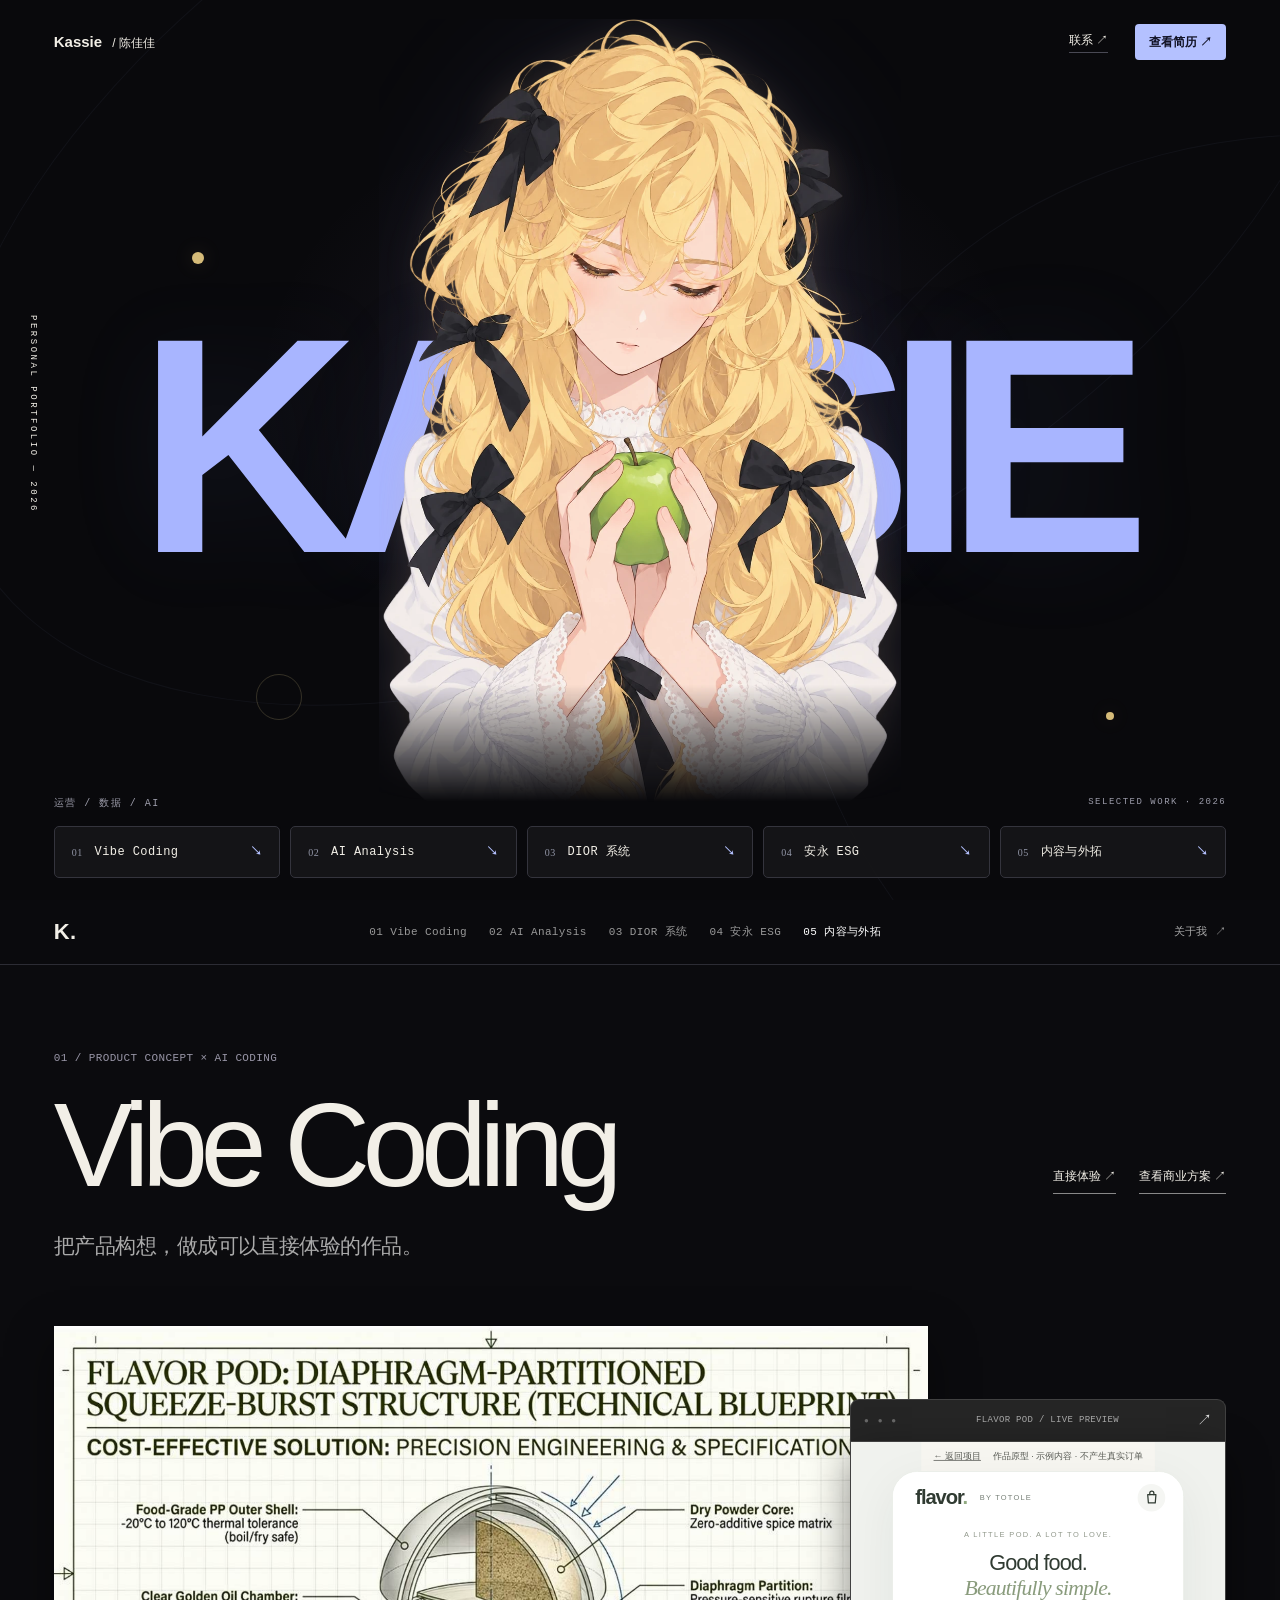
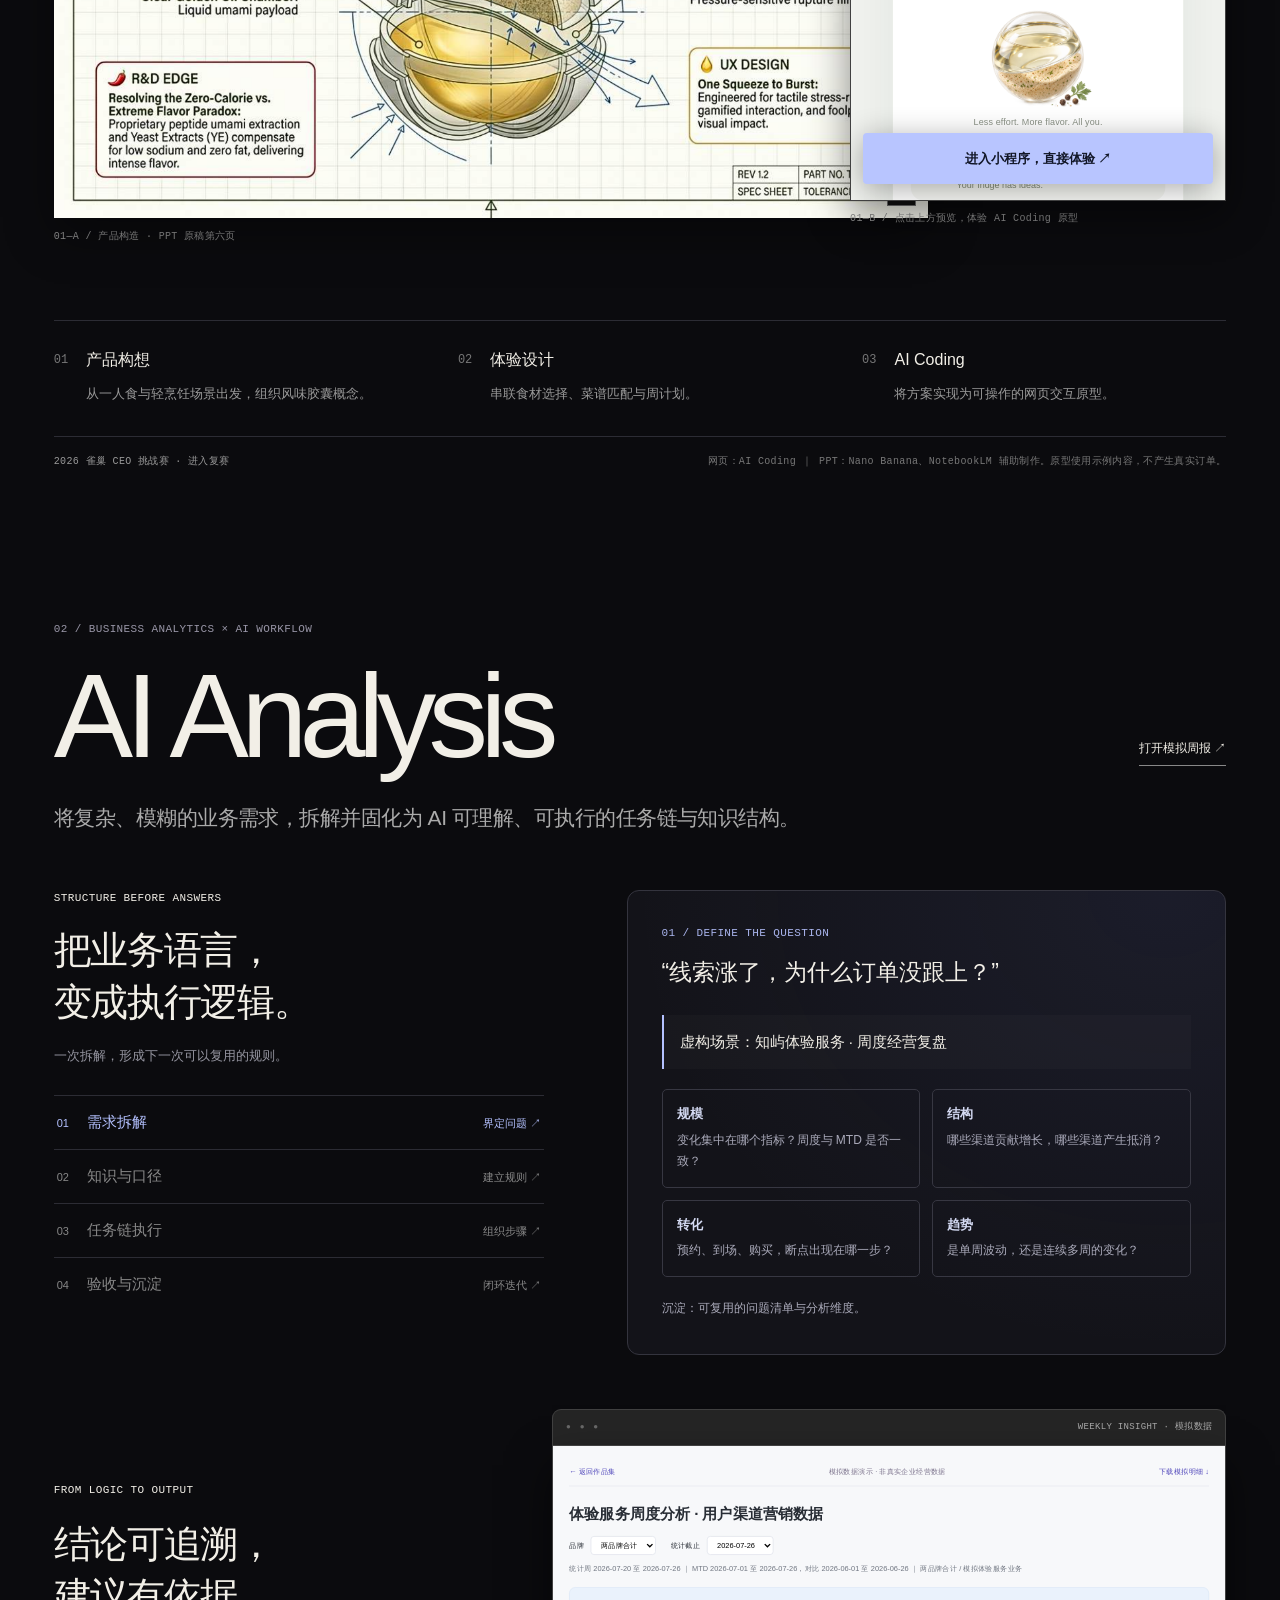
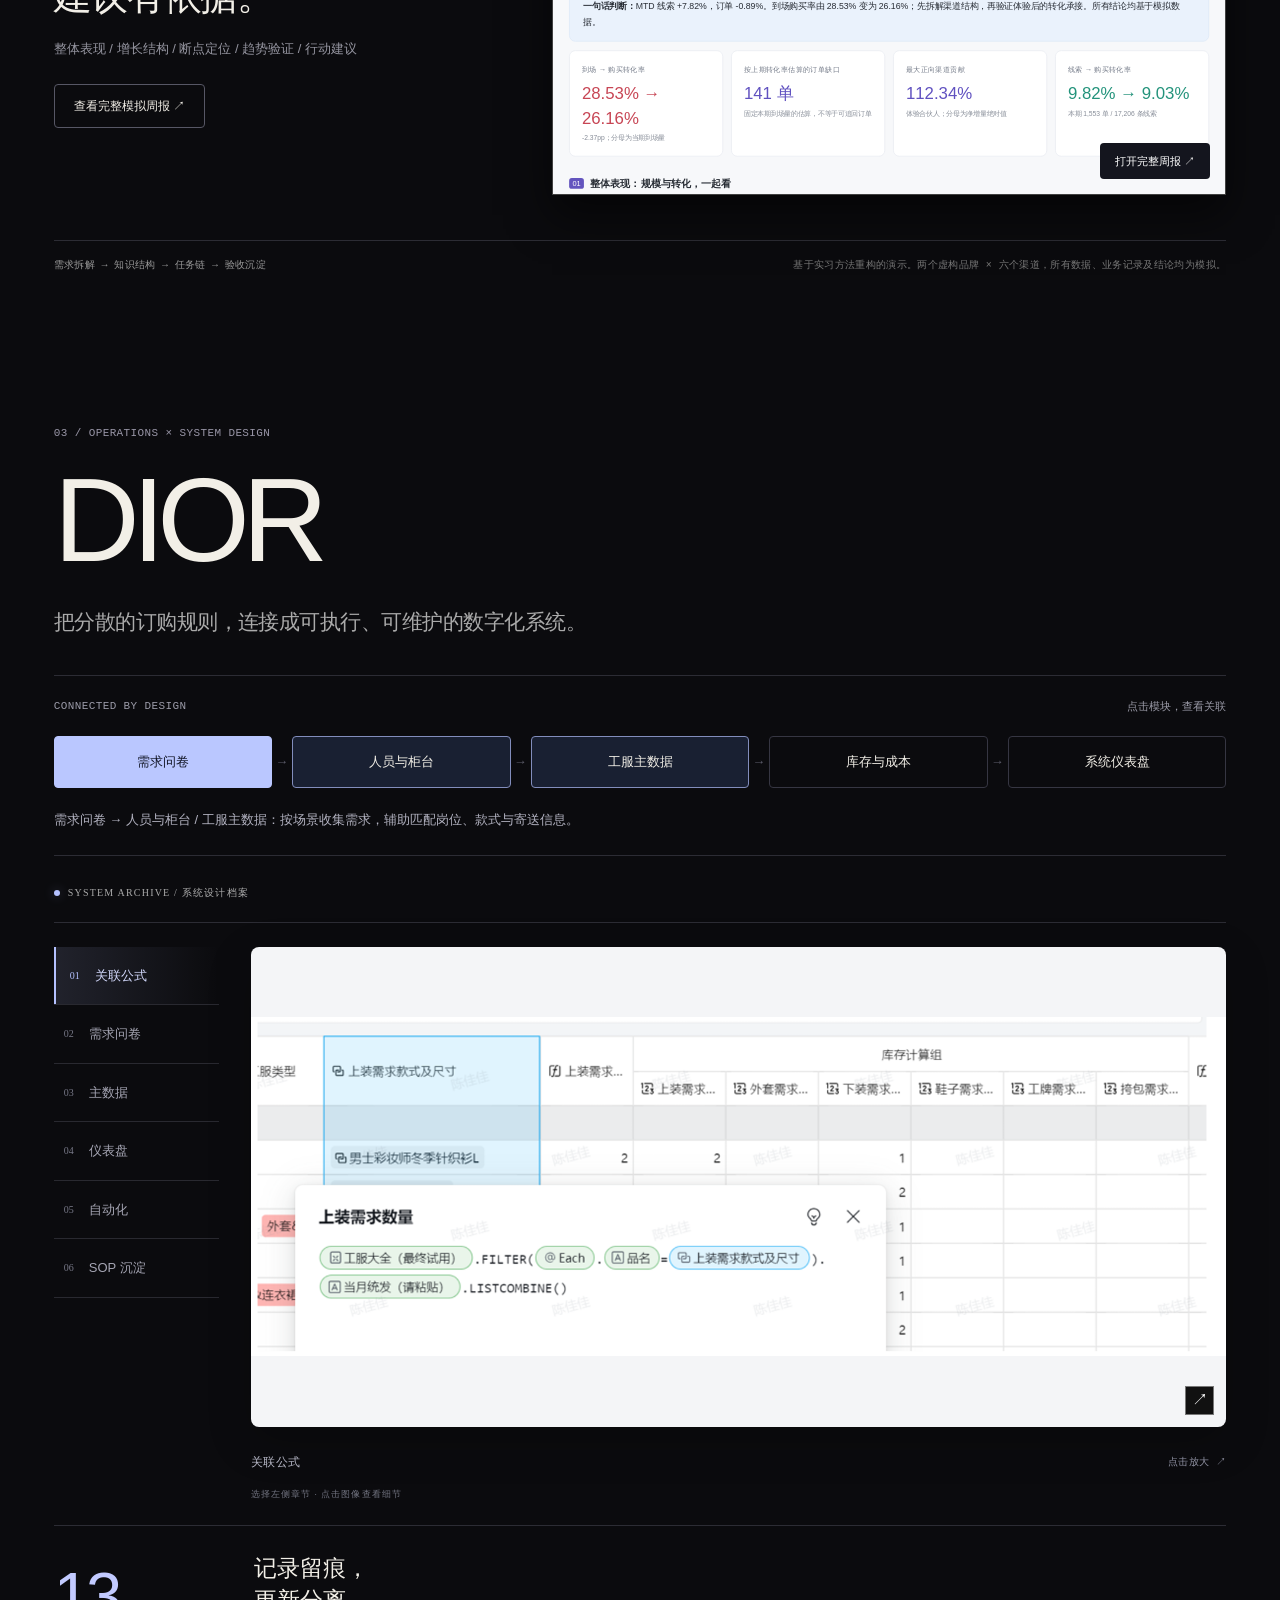
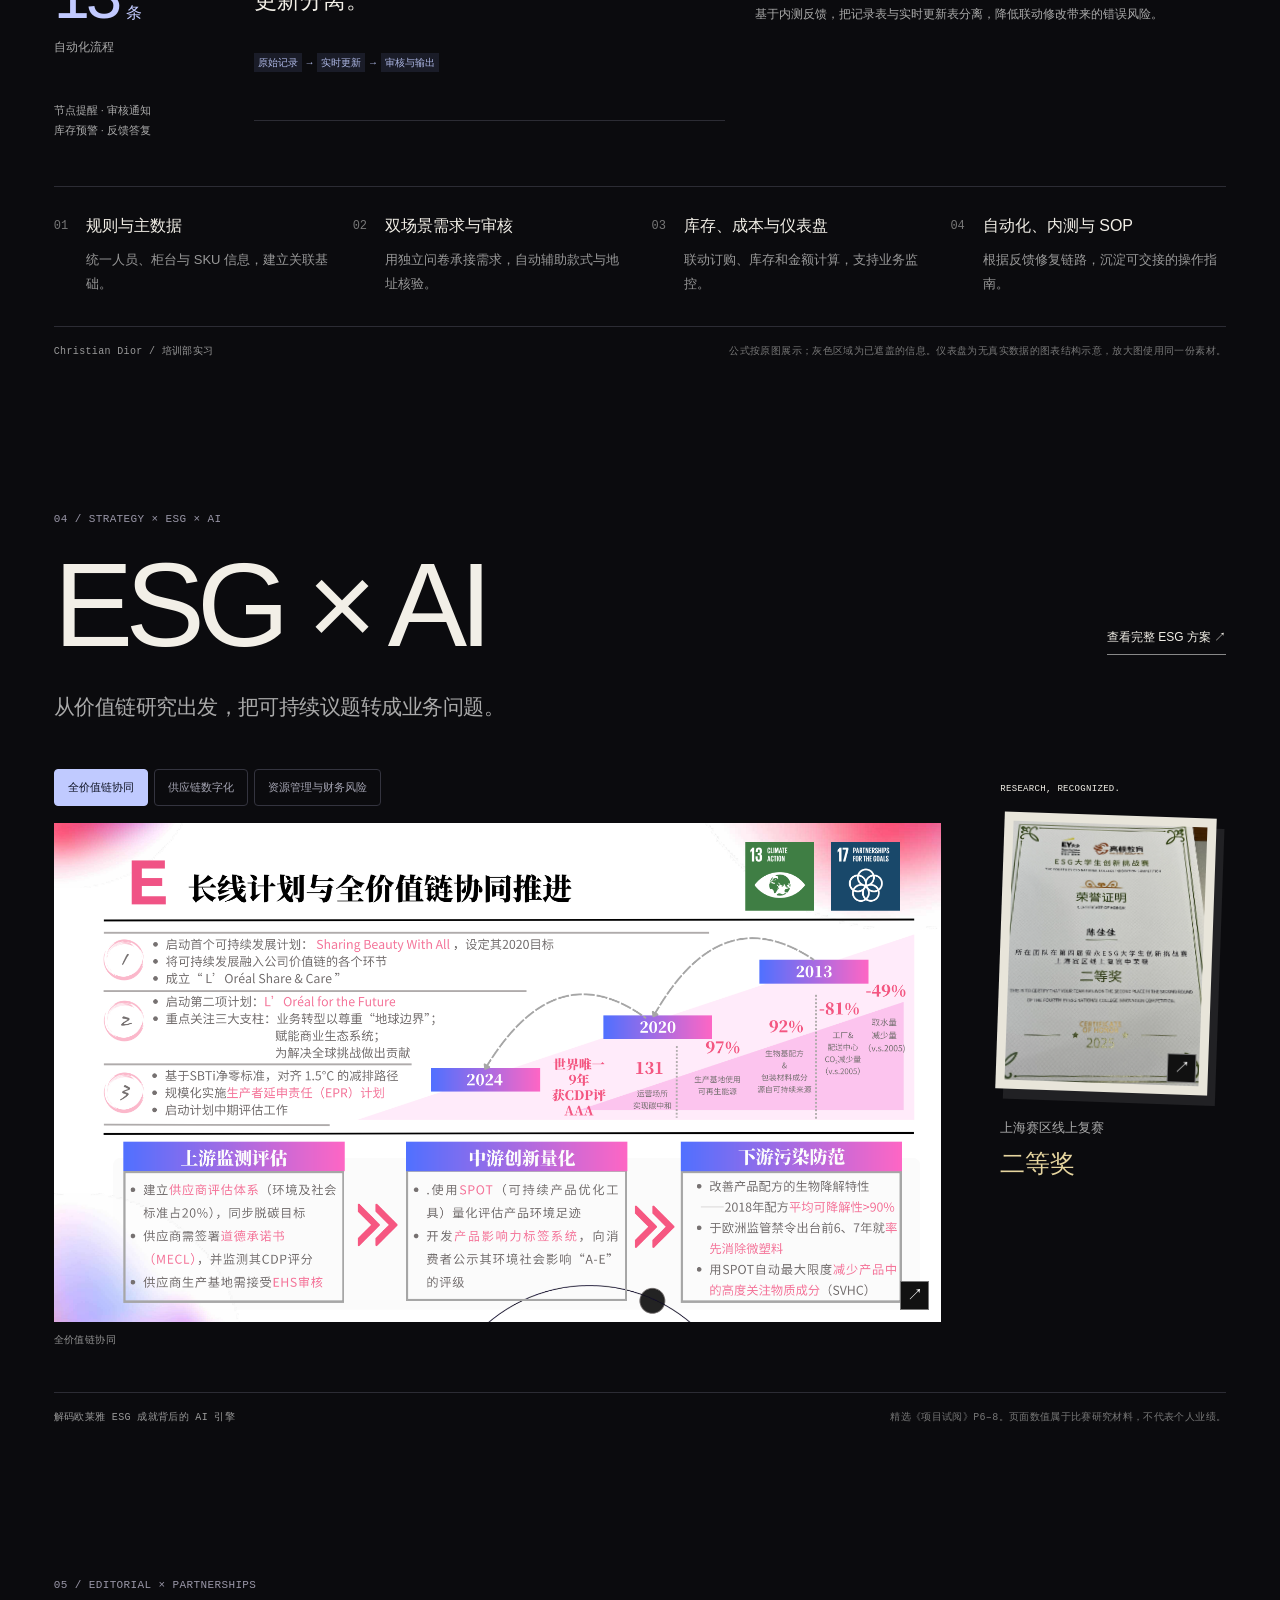
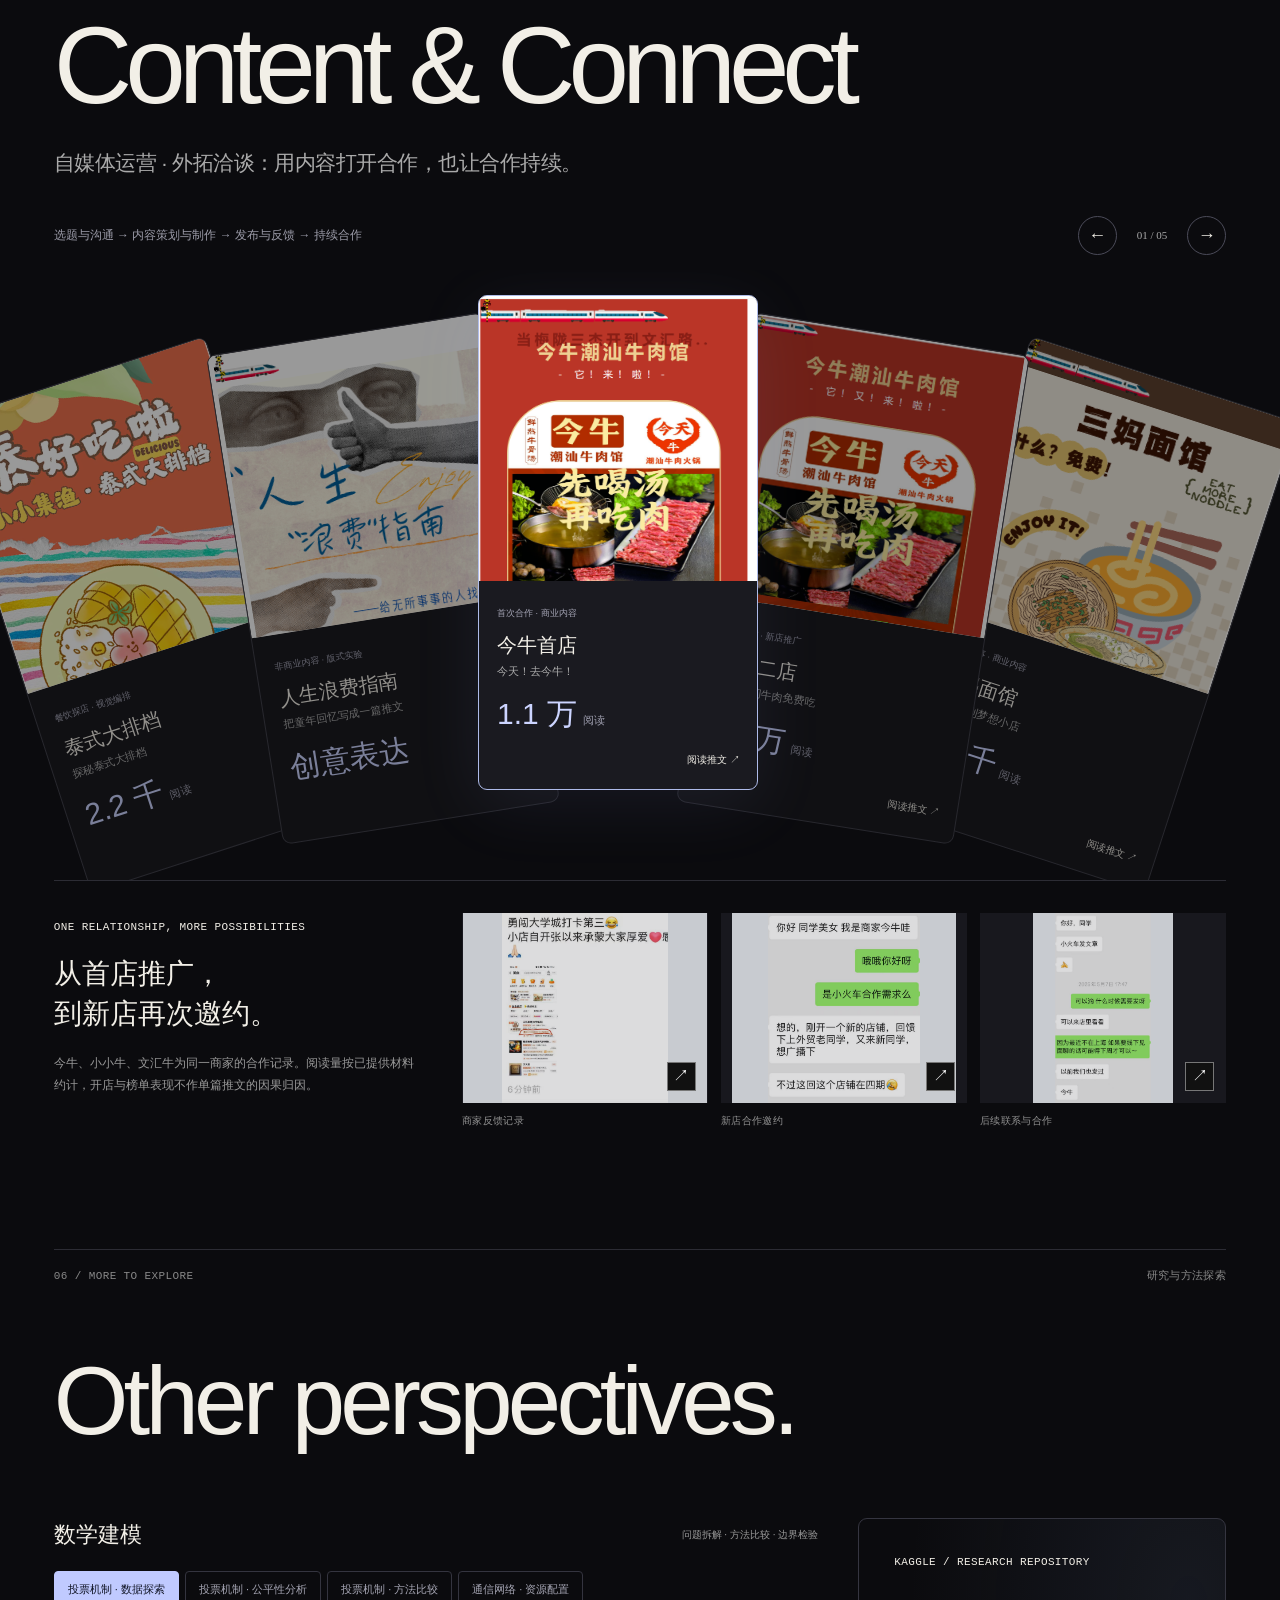
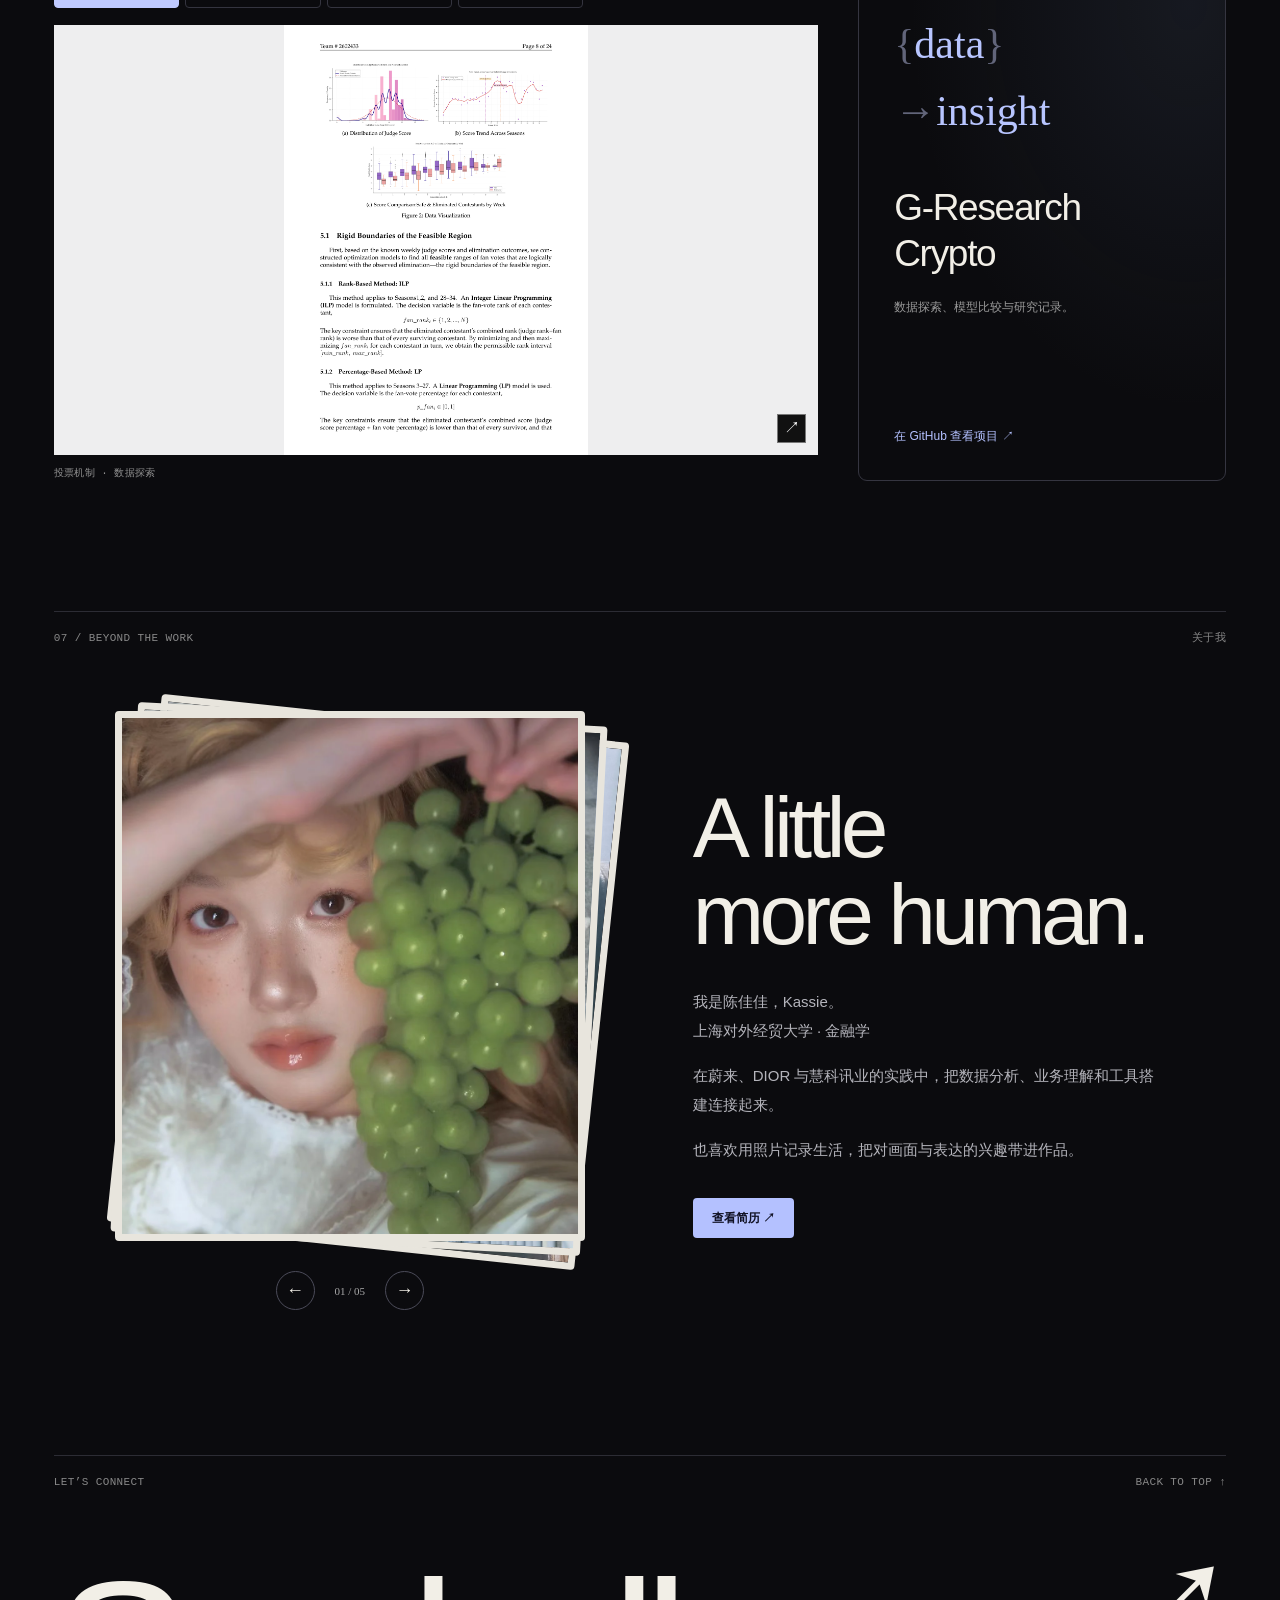
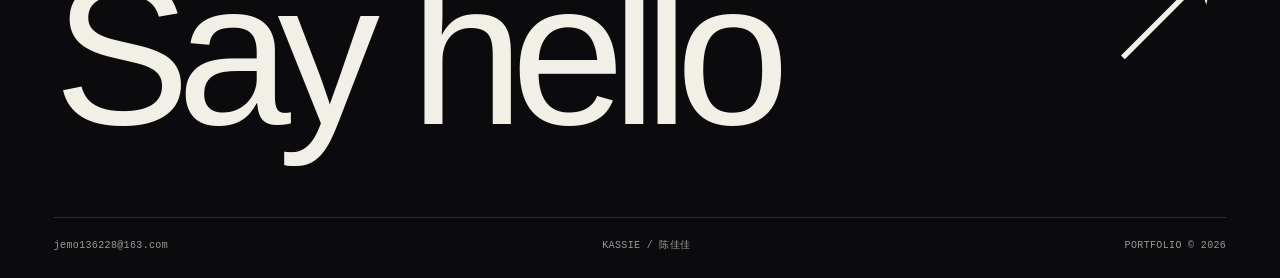
==== commit b37af8df: "Compress portfolio images and enable asynchronous decoding" ====
--- a/index.html
+++ b/index.html
@@ -1,13 +1,13 @@
 <!doctype html><html lang="zh-CN"><head><meta charset="utf-8"><meta name="viewport" content="width=device-width,initial-scale=1"><meta name="description" content="陈佳佳 Kassie 的运营、数据与 AI 作品集。产品原型、分析工作流、业务系统与增长实践。"><title>Kassie — 运营 · 数据 · AI</title><link rel="stylesheet" href="base.css"><link rel="stylesheet" href="v6.css?v=7"><script src="v6.js?v=7" defer></script><link rel="icon" href="data:image/svg+xml,%3Csvg xmlns='http://www.w3.org/2000/svg' viewBox='0 0 32 32'%3E%3Crect width='32' height='32' fill='%232244ef'/%3E%3Ctext x='6' y='25' fill='white' font-size='26'%3EK%3C/text%3E%3C/svg%3E"></head><body>
 <a class="skip" href="#projects">跳到精选作品</a>
-<section class="poster" id="top" aria-label="陈佳佳 Kassie 个人作品集"><header class="poster-nav"><a href="#top">Kassie <span>/ 陈佳佳</span></a><nav aria-label="联系与简历"><a href="mailto:jemo136228@163.com">联系 ↗</a><a class="resume-button" href="assets/resume.pdf" target="_blank" rel="noopener">查看简历 ↗</a></nav></header><div class="poster-orbit orbit-one" aria-hidden="true"></div><div class="poster-orbit orbit-two" aria-hidden="true"></div><h1 class="poster-name">KASSIE</h1><img class="poster-person" src="assets/hero-fairy-cutout-v2.png" alt="金发、黑色蝴蝶结，手捧绿苹果的 Kassie 人物插画" fetchpriority="high"><span class="poster-dot dot-one" aria-hidden="true"></span><span class="poster-dot dot-two" aria-hidden="true"></span><span class="poster-ring" aria-hidden="true"></span><span class="side-label" aria-hidden="true">PERSONAL PORTFOLIO — 2026</span><div class="poster-glow" aria-hidden="true"></div><div class="poster-bottom"><p>运营 / 数据 / AI<span>SELECTED WORK · 2026</span></p><nav class="hero-projects" aria-label="五个精选项目"><a href="#vibe"><span>01</span>Vibe Coding<b>↘</b></a><a href="#analysis"><span>02</span>AI Analysis<b>↘</b></a><a href="#dior"><span>03</span>DIOR 系统<b>↘</b></a><a href="#esg"><span>04</span>安永 ESG<b>↘</b></a><a href="#editorial"><span>05</span>内容与外拓<b>↘</b></a></nav></div></section>
+<section class="poster" id="top" aria-label="陈佳佳 Kassie 个人作品集"><header class="poster-nav"><a href="#top">Kassie <span>/ 陈佳佳</span></a><nav aria-label="联系与简历"><a href="mailto:jemo136228@163.com">联系 ↗</a><a class="resume-button" href="assets/resume.pdf" target="_blank" rel="noopener">查看简历 ↗</a></nav></header><div class="poster-orbit orbit-one" aria-hidden="true"></div><div class="poster-orbit orbit-two" aria-hidden="true"></div><h1 class="poster-name">KASSIE</h1><img class="poster-person" src="assets/hero-fairy-cutout-v2.webp" alt="金发、黑色蝴蝶结，手捧绿苹果的 Kassie 人物插画" fetchpriority="high" decoding="async"><span class="poster-dot dot-one" aria-hidden="true"></span><span class="poster-dot dot-two" aria-hidden="true"></span><span class="poster-ring" aria-hidden="true"></span><span class="side-label" aria-hidden="true">PERSONAL PORTFOLIO — 2026</span><div class="poster-glow" aria-hidden="true"></div><div class="poster-bottom"><p>运营 / 数据 / AI<span>SELECTED WORK · 2026</span></p><nav class="hero-projects" aria-label="五个精选项目"><a href="#vibe"><span>01</span>Vibe Coding<b>↘</b></a><a href="#analysis"><span>02</span>AI Analysis<b>↘</b></a><a href="#dior"><span>03</span>DIOR 系统<b>↘</b></a><a href="#esg"><span>04</span>安永 ESG<b>↘</b></a><a href="#editorial"><span>05</span>内容与外拓<b>↘</b></a></nav></div></section>
 <main id="projects"><nav class="work-nav" aria-label="精选项目"><a href="#top" class="nav-logo">K.</a><div><a href="#vibe">01 Vibe Coding</a><a href="#analysis">02 AI Analysis</a><a href="#dior">03 DIOR 系统</a><a href="#esg">04 安永 ESG</a><a href="#editorial">05 内容与外拓</a></div><a href="#about">关于我 ↗</a></nav>
-<section class="work-case vibe-case" id="vibe" data-project="0"><header class="case-heading"><p class="eyebrow">01 / PRODUCT CONCEPT × AI CODING</p><div class="title-row"><h2>Vibe Coding</h2><div class="actions"><a href="demos/flavor-pod/index.html" target="_blank" rel="noopener">直接体验 ↗</a><a href="assets/commercial-plan.pdf" target="_blank" rel="noopener">查看商业方案 ↗</a></div></div><p class="question">把产品构想，做成可以直接体验的作品。</p></header><div class="vibe-stage"><figure class="blueprint"><a class="zoom" href="assets/commercial-plan.pdf" target="_blank" rel="noopener" aria-label="打开完整商业方案"><img src="assets/presentation-page-6.png" alt="商业方案第六页：产品构造说明" loading="lazy"><span class="zoom-mark">↗</span></a><figcaption>01—A / 产品构造 · PPT 原稿第六页</figcaption></figure><figure class="prototype-frame"><div class="browser-bar"><span>● ● ●</span><span>FLAVOR POD / LIVE PREVIEW</span><a href="demos/flavor-pod/index.html" target="_blank" rel="noopener" aria-label="打开小程序原型">↗</a></div><a class="prototype-window" href="demos/flavor-pod/index.html" target="_blank" rel="noopener" aria-label="进入小程序，直接体验"><iframe src="demos/flavor-pod/index.html" title="小程序真实首屏预览" loading="lazy" tabindex="-1" inert></iframe><span class="try-overlay">进入小程序，直接体验 ↗</span></a><figcaption>01—B / 点击上方预览，体验 AI Coding 原型</figcaption></figure></div><ol class="steps"><li><span>01</span><div><h3>产品构想</h3><p>从一人食与轻烹饪场景出发，组织风味胶囊概念。</p></div></li><li><span>02</span><div><h3>体验设计</h3><p>串联食材选择、菜谱匹配与周计划。</p></div></li><li><span>03</span><div><h3>AI Coding</h3><p>将方案实现为可操作的网页交互原型。</p></div></li></ol><div class="case-foot"><span>2026 雀巢 CEO 挑战赛 · 进入复赛</span><p>网页：AI Coding ｜ PPT：Nano Banana、NotebookLM 辅助制作。原型使用示例内容，不产生真实订单。</p></div></section>
+<section class="work-case vibe-case" id="vibe" data-project="0"><header class="case-heading"><p class="eyebrow">01 / PRODUCT CONCEPT × AI CODING</p><div class="title-row"><h2>Vibe Coding</h2><div class="actions"><a href="demos/flavor-pod/index.html" target="_blank" rel="noopener">直接体验 ↗</a><a href="assets/commercial-plan.pdf" target="_blank" rel="noopener">查看商业方案 ↗</a></div></div><p class="question">把产品构想，做成可以直接体验的作品。</p></header><div class="vibe-stage"><figure class="blueprint"><a class="zoom" href="assets/commercial-plan.pdf" target="_blank" rel="noopener" aria-label="打开完整商业方案"><img src="assets/presentation-page-6.webp" alt="商业方案第六页：产品构造说明" loading="lazy" decoding="async"><span class="zoom-mark">↗</span></a><figcaption>01—A / 产品构造 · PPT 原稿第六页</figcaption></figure><figure class="prototype-frame"><div class="browser-bar"><span>● ● ●</span><span>FLAVOR POD / LIVE PREVIEW</span><a href="demos/flavor-pod/index.html" target="_blank" rel="noopener" aria-label="打开小程序原型">↗</a></div><a class="prototype-window" href="demos/flavor-pod/index.html" target="_blank" rel="noopener" aria-label="进入小程序，直接体验"><iframe src="demos/flavor-pod/index.html" title="小程序真实首屏预览" loading="lazy" tabindex="-1" inert></iframe><span class="try-overlay">进入小程序，直接体验 ↗</span></a><figcaption>01—B / 点击上方预览，体验 AI Coding 原型</figcaption></figure></div><ol class="steps"><li><span>01</span><div><h3>产品构想</h3><p>从一人食与轻烹饪场景出发，组织风味胶囊概念。</p></div></li><li><span>02</span><div><h3>体验设计</h3><p>串联食材选择、菜谱匹配与周计划。</p></div></li><li><span>03</span><div><h3>AI Coding</h3><p>将方案实现为可操作的网页交互原型。</p></div></li></ol><div class="case-foot"><span>2026 雀巢 CEO 挑战赛 · 进入复赛</span><p>网页：AI Coding ｜ PPT：Nano Banana、NotebookLM 辅助制作。原型使用示例内容，不产生真实订单。</p></div></section>
 <section class="work-case analysis-case" id="analysis" data-project="1"><header class="case-heading"><p class="eyebrow">02 / BUSINESS ANALYTICS × AI WORKFLOW</p><div class="title-row"><h2>AI Analysis</h2><div class="actions"><a href="report.html" target="_blank" rel="noopener">打开模拟周报 ↗</a></div></div><p class="question">将复杂、模糊的业务需求，拆解并固化为 AI 可理解、可执行的任务链与知识结构。</p></header>
 <div class="workflow-stage"><div class="workflow-intro"><p class="eyebrow">STRUCTURE BEFORE ANSWERS</p><h3>把业务语言，<br>变成执行逻辑。</h3><p>一次拆解，形成下一次可以复用的规则。</p><div class="workflow-tabs" role="tablist" aria-label="AI 分析工作流"><button role="tab" aria-selected="true" data-flow="0">01 <b>需求拆解</b><span>界定问题 ↗</span></button><button role="tab" aria-selected="false" data-flow="1">02 <b>知识与口径</b><span>建立规则 ↗</span></button><button role="tab" aria-selected="false" data-flow="2">03 <b>任务链执行</b><span>组织步骤 ↗</span></button><button role="tab" aria-selected="false" data-flow="3">04 <b>验收与沉淀</b><span>闭环迭代 ↗</span></button></div></div><div class="flow-display" role="tabpanel" id="flow-display" aria-live="polite"></div></div>
 <div class="output-preview"><div><span class="eyebrow">FROM LOGIC TO OUTPUT</span><h3>结论可追溯，<br>建议有依据。</h3><p>整体表现 / 增长结构 / 断点定位 / 趋势验证 / 行动建议</p><a class="pill" href="report.html" target="_blank" rel="noopener">查看完整模拟周报 ↗</a></div><figure class="report-frame"><div class="browser-bar"><span>● ● ●</span><span>WEEKLY INSIGHT · 模拟数据</span></div><a class="report-window" href="report.html" target="_blank" rel="noopener" aria-label="打开模拟周报"><iframe src="report.html" title="模拟 HTML 周报预览" loading="lazy" tabindex="-1" inert></iframe><span class="preview-open">打开完整周报 ↗</span></a></figure></div><div class="case-foot"><span>需求拆解 → 知识结构 → 任务链 → 验收沉淀</span><p>基于实习方法重构的演示。两个虚构品牌 × 六个渠道，所有数据、业务记录及结论均为模拟。</p></div></section><section class="work-case dior-case" id="dior" data-project="2"><header class="case-heading"><p class="eyebrow">03 / OPERATIONS × SYSTEM DESIGN</p><div class="title-row"><h2>DIOR</h2><div class="actions"></div></div><p class="question">把分散的订购规则，连接成可执行、可维护的数字化系统。</p></header>
 <div class="system-map"><div class="system-map-top"><span class="eyebrow">CONNECTED BY DESIGN</span><span>点击模块，查看关联</span></div><div class="system-nodes"><button data-node="0" aria-pressed="true">需求问卷</button><button data-node="1" aria-pressed="false">人员与柜台</button><button data-node="2" aria-pressed="false">工服主数据</button><button data-node="3" aria-pressed="false">库存与成本</button><button data-node="4" aria-pressed="false">系统仪表盘</button></div><p id="system-description" aria-live="polite"></p></div>
-<div class="dior-showcase"><div class="monitor-group"><div class="monitor"><div class="monitor-top"><i></i><span>SYSTEM ARCHIVE / 系统设计档案</span></div><div class="page-deck dior-deck"><div class="deck-tabs" role="tablist" aria-label="材料页面"><button role="tab" aria-selected="true" data-slide="0">关联公式</button><button role="tab" aria-selected="false" data-slide="1">需求问卷</button><button role="tab" aria-selected="false" data-slide="2">主数据</button><button role="tab" aria-selected="false" data-slide="3">仪表盘</button><button role="tab" aria-selected="false" data-slide="4">自动化</button><button role="tab" aria-selected="false" data-slide="5">SOP 沉淀</button></div><figure class="deck-panel" role="tabpanel" ><button class="zoom" data-image="assets/dior-formula.png" data-caption="关联公式" aria-label="放大：关联公式"><img src="assets/dior-formula.png" alt="关联公式" loading="lazy"><span class="zoom-mark">↗</span></button><figcaption>关联公式</figcaption></figure><figure class="deck-panel" role="tabpanel" hidden><button class="zoom" data-image="assets/dior-form.png" data-caption="需求问卷" aria-label="放大：需求问卷"><img src="assets/dior-form.png" alt="需求问卷" loading="lazy"><span class="zoom-mark">↗</span></button><figcaption>需求问卷</figcaption></figure><figure class="deck-panel" role="tabpanel" hidden><button class="zoom" data-image="assets/dior-data.png" data-caption="主数据" aria-label="放大：主数据"><img src="assets/dior-data.png" alt="主数据" loading="lazy"><span class="zoom-mark">↗</span></button><figcaption>主数据</figcaption></figure><figure class="deck-panel" role="tabpanel" hidden><button class="zoom" data-image="assets/dior-dashboard.svg" data-caption="仪表盘" aria-label="放大：仪表盘"><img src="assets/dior-dashboard.svg" alt="仪表盘" loading="lazy"><span class="zoom-mark">↗</span></button><figcaption>仪表盘</figcaption></figure><figure class="deck-panel" role="tabpanel" hidden><button class="zoom" data-image="assets/dior-automation.png" data-caption="自动化" aria-label="放大：自动化"><img src="assets/dior-automation.png" alt="自动化" loading="lazy"><span class="zoom-mark">↗</span></button><figcaption>自动化</figcaption></figure><figure class="deck-panel" role="tabpanel" hidden><button class="zoom" data-image="assets/dior-sop.png" data-caption="SOP 沉淀" aria-label="放大：SOP 沉淀"><img src="assets/dior-sop.png" alt="SOP 沉淀" loading="lazy"><span class="zoom-mark">↗</span></button><figcaption>SOP 沉淀</figcaption></figure></div><div class="monitor-chin">选择左侧章节 · 点击图像查看细节</div></div><div class="monitor-stand" aria-hidden="true"></div></div><aside class="decision"><div class="automation-number"><b>13<span>条</span></b><p>自动化流程</p></div><p class="muted">节点提醒 · 审核通知<br>库存预警 · 反馈答复</p><hr><span class="eyebrow">A DECISION THAT MATTERS</span><h3>记录留痕，<br>更新分离。</h3><p>基于内测反馈，把记录表与实时更新表分离，降低联动修改带来的错误风险。</p><div class="record-flow"><span>原始记录</span> → <span>实时更新</span> → <span>审核与输出</span></div></aside></div>
-<ol class="steps four"><li><span>01</span><div><h3>规则与主数据</h3><p>统一人员、柜台与 SKU 信息，建立关联基础。</p></div></li><li><span>02</span><div><h3>双场景需求与审核</h3><p>用独立问卷承接需求，自动辅助款式与地址核验。</p></div></li><li><span>03</span><div><h3>库存、成本与仪表盘</h3><p>联动订购、库存和金额计算，支持业务监控。</p></div></li><li><span>04</span><div><h3>自动化、内测与 SOP</h3><p>根据反馈修复链路，沉淀可交接的操作指南。</p></div></li></ol><div class="case-foot"><span>Christian Dior / 培训部实习</span><p>公式按原图展示；灰色区域为已遮盖的信息。仪表盘为无真实数据的图表结构示意，放大图使用同一份素材。</p></div></section><section class="work-case esg-case" id="esg" data-project="3"><header class="case-heading"><p class="eyebrow">04 / STRATEGY × ESG × AI</p><div class="title-row"><h2>ESG × AI</h2><div class="actions"><a href="assets/esg-plan.pdf" target="_blank" rel="noopener">查看完整 ESG 方案 ↗</a></div></div><p class="question">从价值链研究出发，把可持续议题转成业务问题。</p></header><div class="esg-stage"><div class="page-deck "><div class="deck-tabs" role="tablist" aria-label="材料页面"><button role="tab" aria-selected="true" data-slide="0">全价值链协同</button><button role="tab" aria-selected="false" data-slide="1">供应链数字化</button><button role="tab" aria-selected="false" data-slide="2">资源管理与财务风险</button></div><figure class="deck-panel" role="tabpanel" ><button class="zoom" data-image="assets/esg-6.png" data-caption="全价值链协同" aria-label="放大：全价值链协同"><img src="assets/esg-6.png" alt="全价值链协同" loading="lazy"><span class="zoom-mark">↗</span></button><figcaption>全价值链协同</figcaption></figure><figure class="deck-panel" role="tabpanel" hidden><button class="zoom" data-image="assets/esg-7.png" data-caption="供应链数字化" aria-label="放大：供应链数字化"><img src="assets/esg-7.png" alt="供应链数字化" loading="lazy"><span class="zoom-mark">↗</span></button><figcaption>供应链数字化</figcaption></figure><figure class="deck-panel" role="tabpanel" hidden><button class="zoom" data-image="assets/esg-8.png" data-caption="资源管理与财务风险" aria-label="放大：资源管理与财务风险"><img src="assets/esg-8.png" alt="资源管理与财务风险" loading="lazy"><span class="zoom-mark">↗</span></button><figcaption>资源管理与财务风险</figcaption></figure></div><aside class="award"><p class="eyebrow">RESEARCH, RECOGNIZED.</p><button class="zoom" data-image="assets/esg-certificate.jpg" data-caption="第四届安永 ESG 大学生创新挑战赛·上海赛区线上复赛二等奖" aria-label="放大：第四届安永 ESG 大学生创新挑战赛·上海赛区线上复赛二等奖"><img src="assets/esg-certificate.jpg" alt="第四届安永 ESG 大学生创新挑战赛·上海赛区线上复赛二等奖" loading="lazy"><span class="zoom-mark">↗</span></button><h3>上海赛区线上复赛<br><b>二等奖</b></h3></aside></div><div class="case-foot"><span>解码欧莱雅 ESG 成就背后的 AI 引擎</span><p>精选《项目试阅》P6–8。页面数值属于比赛研究材料，不代表个人业绩。</p></div></section><section class="work-case editorial-case" id="editorial" data-project="4"><header class="case-heading"><p class="eyebrow">05 / EDITORIAL × PARTNERSHIPS</p><div class="title-row"><h2>Content & Connect</h2><div class="actions"></div></div><p class="question">自媒体运营 · 外拓洽谈：用内容打开合作，也让合作持续。</p></header><div class="editorial-top"><p>选题与沟通 → 内容策划与制作 → 发布与反馈 → 持续合作</p><div class="gallery-controls"><button data-gallery-step="-1" aria-label="上一篇推文">←</button><span id="article-count" aria-live="polite">01 / 05</span><button data-gallery-step="1" aria-label="下一篇推文">→</button></div></div><div class="arc-gallery" aria-label="五篇推文，可左右拖动"><a class="article-card" href="https://mp.weixin.qq.com/s/_0hvFmembqAtHcx3gEpEnA" target="_blank" rel="noopener" data-article="0"><div class="article-image"><img src="assets/article-1.png" alt="今牛首店推文真实截图" loading="lazy"></div><div class="article-meta"><span>首次合作 · 商业内容</span><h3>今牛首店</h3><p>今天！去今牛！</p><strong>1.1 万<small>阅读</small></strong><b>阅读推文 ↗</b></div></a><a class="article-card" href="https://mp.weixin.qq.com/s/2StCCqQn79ZFoPuvzKLhJw" target="_blank" rel="noopener" data-article="1"><div class="article-image"><img src="assets/article-2.png" alt="今牛二店推文真实截图" loading="lazy"></div><div class="article-meta"><span>再度合作 · 新店推广</span><h3>今牛二店</h3><p>96 元现切牛肉免费吃</p><strong>1.9 万<small>阅读</small></strong><b>阅读推文 ↗</b></div></a><a class="article-card" href="https://mp.weixin.qq.com/s/JAKn3E-EO305MnH9Ruku7A" target="_blank" rel="noopener" data-article="2"><div class="article-image"><img src="assets/article-3.png" alt="三妈面馆推文真实截图" loading="lazy"></div><div class="article-meta"><span>人物故事 · 商业内容</span><h3>三妈面馆</h3><p>从 996 到梦想小店</p><strong>3.8 千<small>阅读</small></strong><b>阅读推文 ↗</b></div></a><a class="article-card" href="https://mp.weixin.qq.com/s/vrIgoR9_SRM0Uue6ic9h9w" target="_blank" rel="noopener" data-article="3"><div class="article-image"><img src="assets/article-4.png" alt="泰式大排档推文真实截图" loading="lazy"></div><div class="article-meta"><span>餐饮探店 · 视觉编排</span><h3>泰式大排档</h3><p>探秘泰式大排档</p><strong>2.2 千<small>阅读</small></strong><b>阅读推文 ↗</b></div></a><a class="article-card" href="https://mp.weixin.qq.com/s/9neI1Lw-jIdtXQBATdLj_Q" target="_blank" rel="noopener" data-article="4"><div class="article-image"><img src="assets/article-5.png" alt="人生浪费指南推文真实截图" loading="lazy"></div><div class="article-meta"><span>非商业内容 · 版式实验</span><h3>人生浪费指南</h3><p>把童年回忆写成一篇推文</p><strong>创意表达<small></small></strong><b>阅读推文 ↗</b></div></a></div><div class="partnership"><div><span class="eyebrow">ONE RELATIONSHIP, MORE POSSIBILITIES</span><h3>从首店推广，<br>到新店再次邀约。</h3><p>今牛、小小牛、文汇牛为同一商家的合作记录。阅读量按已提供材料约计，开店与榜单表现不作单篇推文的因果归因。</p></div><div class="feedback-grid"><figure><button class="zoom" data-image="assets/feedback-1.png" data-caption="商家反馈记录" aria-label="放大：商家反馈记录"><img src="assets/feedback-1.png" alt="商家反馈记录" loading="lazy"><span class="zoom-mark">↗</span></button><figcaption>商家反馈记录</figcaption></figure><figure><button class="zoom" data-image="assets/feedback-2.png" data-caption="新店合作邀约" aria-label="放大：新店合作邀约"><img src="assets/feedback-2.png" alt="新店合作邀约" loading="lazy"><span class="zoom-mark">↗</span></button><figcaption>新店合作邀约</figcaption></figure><figure><button class="zoom" data-image="assets/feedback-3.png" data-caption="后续联系与合作" aria-label="放大：后续联系与合作"><img src="assets/feedback-3.png" alt="后续联系与合作" loading="lazy"><span class="zoom-mark">↗</span></button><figcaption>后续联系与合作</figcaption></figure></div></div></section><section class="more-work" id="archive"><div class="section-top"><span>06 / MORE TO EXPLORE</span><span>研究与方法探索</span></div><h2>Other perspectives.</h2><div class="research-grid"><div><div class="research-heading"><h3>数学建模</h3><span>问题拆解 · 方法比较 · 边界检验</span></div><div class="page-deck research-deck"><div class="deck-tabs" role="tablist" aria-label="材料页面"><button role="tab" aria-selected="true" data-slide="0">投票机制 · 数据探索</button><button role="tab" aria-selected="false" data-slide="1">投票机制 · 公平性分析</button><button role="tab" aria-selected="false" data-slide="2">投票机制 · 方法比较</button><button role="tab" aria-selected="false" data-slide="3">通信网络 · 资源配置</button></div><figure class="deck-panel" role="tabpanel" ><button class="zoom" data-image="assets/model-3.png" data-caption="投票机制 · 数据探索" aria-label="放大：投票机制 · 数据探索"><img src="assets/model-3.png" alt="投票机制 · 数据探索" loading="lazy"><span class="zoom-mark">↗</span></button><figcaption>投票机制 · 数据探索</figcaption></figure><figure class="deck-panel" role="tabpanel" hidden><button class="zoom" data-image="assets/model-4.png" data-caption="投票机制 · 公平性分析" aria-label="放大：投票机制 · 公平性分析"><img src="assets/model-4.png" alt="投票机制 · 公平性分析" loading="lazy"><span class="zoom-mark">↗</span></button><figcaption>投票机制 · 公平性分析</figcaption></figure><figure class="deck-panel" role="tabpanel" hidden><button class="zoom" data-image="assets/model-5.png" data-caption="投票机制 · 方法比较" aria-label="放大：投票机制 · 方法比较"><img src="assets/model-5.png" alt="投票机制 · 方法比较" loading="lazy"><span class="zoom-mark">↗</span></button><figcaption>投票机制 · 方法比较</figcaption></figure><figure class="deck-panel" role="tabpanel" hidden><button class="zoom" data-image="assets/model-network.png" data-caption="通信网络 · 资源配置" aria-label="放大：通信网络 · 资源配置"><img src="assets/model-network.png" alt="通信网络 · 资源配置" loading="lazy"><span class="zoom-mark">↗</span></button><figcaption>通信网络 · 资源配置</figcaption></figure></div></div><a class="github-card" href="https://github.com/Jessiii-mo/G-Research-Crypto" target="_blank" rel="noopener"><span class="eyebrow">KAGGLE / RESEARCH REPOSITORY</span><div class="code-art" aria-hidden="true">{<span>data</span>}<br>→<span>insight</span></div><h3>G-Research<br>Crypto</h3><p>数据探索、模型比较与研究记录。</p><b>在 GitHub 查看项目 ↗</b></a></div></section><section class="about" id="about"><div class="section-top"><span>07 / BEYOND THE WORK</span><span>关于我</span></div><div class="about-grid"><div class="photo-album"><div class="photo-stack" aria-label="生活照相册，可左右滑动"><img src="assets/life-6.jpg" alt="Kassie 的彩色生活照：童话写真" loading="lazy" data-photo="0"><img src="assets/life-1.jpg" alt="Kassie 的彩色生活照：冬日阶梯" loading="lazy" data-photo="1"><img src="assets/life-2.jpg" alt="Kassie 的彩色生活照：耳机与阳光" loading="lazy" data-photo="2"><img src="assets/life-travel.jpg" alt="Kassie 的彩色生活照：城市旅行" loading="lazy" data-photo="3"><img src="assets/life-5.jpg" alt="Kassie 的彩色生活照：童话与苹果" loading="lazy" data-photo="4"></div><div class="album-controls"><button data-photo-step="-1" aria-label="上一张生活照">←</button><span id="photo-count" aria-live="polite">01 / 05</span><button data-photo-step="1" aria-label="下一张生活照">→</button></div></div><div><h2>A little<br>more human.</h2><p>我是陈佳佳，Kassie。<br>上海对外经贸大学 · 金融学</p><p>在蔚来、DIOR 与慧科讯业的实践中，把数据分析、业务理解和工具搭建连接起来。</p><p>也喜欢用照片记录生活，把对画面与表达的兴趣带进作品。</p><a class="resume-button" href="assets/resume.pdf" target="_blank" rel="noopener">查看简历 ↗</a></div></div></section>
+<div class="dior-showcase"><div class="monitor-group"><div class="monitor"><div class="monitor-top"><i></i><span>SYSTEM ARCHIVE / 系统设计档案</span></div><div class="page-deck dior-deck"><div class="deck-tabs" role="tablist" aria-label="材料页面"><button role="tab" aria-selected="true" data-slide="0">关联公式</button><button role="tab" aria-selected="false" data-slide="1">需求问卷</button><button role="tab" aria-selected="false" data-slide="2">主数据</button><button role="tab" aria-selected="false" data-slide="3">仪表盘</button><button role="tab" aria-selected="false" data-slide="4">自动化</button><button role="tab" aria-selected="false" data-slide="5">SOP 沉淀</button></div><figure class="deck-panel" role="tabpanel" ><button class="zoom" data-image="assets/dior-formula.webp" data-caption="关联公式" aria-label="放大：关联公式"><img src="assets/dior-formula.webp" alt="关联公式" loading="lazy" decoding="async"><span class="zoom-mark">↗</span></button><figcaption>关联公式</figcaption></figure><figure class="deck-panel" role="tabpanel" hidden><button class="zoom" data-image="assets/dior-form.webp" data-caption="需求问卷" aria-label="放大：需求问卷"><img src="assets/dior-form.webp" alt="需求问卷" loading="lazy" decoding="async"><span class="zoom-mark">↗</span></button><figcaption>需求问卷</figcaption></figure><figure class="deck-panel" role="tabpanel" hidden><button class="zoom" data-image="assets/dior-data.webp" data-caption="主数据" aria-label="放大：主数据"><img src="assets/dior-data.webp" alt="主数据" loading="lazy" decoding="async"><span class="zoom-mark">↗</span></button><figcaption>主数据</figcaption></figure><figure class="deck-panel" role="tabpanel" hidden><button class="zoom" data-image="assets/dior-dashboard.svg" data-caption="仪表盘" aria-label="放大：仪表盘"><img src="assets/dior-dashboard.svg" alt="仪表盘" loading="lazy" decoding="async"><span class="zoom-mark">↗</span></button><figcaption>仪表盘</figcaption></figure><figure class="deck-panel" role="tabpanel" hidden><button class="zoom" data-image="assets/dior-automation.webp" data-caption="自动化" aria-label="放大：自动化"><img src="assets/dior-automation.webp" alt="自动化" loading="lazy" decoding="async"><span class="zoom-mark">↗</span></button><figcaption>自动化</figcaption></figure><figure class="deck-panel" role="tabpanel" hidden><button class="zoom" data-image="assets/dior-sop.webp" data-caption="SOP 沉淀" aria-label="放大：SOP 沉淀"><img src="assets/dior-sop.webp" alt="SOP 沉淀" loading="lazy" decoding="async"><span class="zoom-mark">↗</span></button><figcaption>SOP 沉淀</figcaption></figure></div><div class="monitor-chin">选择左侧章节 · 点击图像查看细节</div></div><div class="monitor-stand" aria-hidden="true"></div></div><aside class="decision"><div class="automation-number"><b>13<span>条</span></b><p>自动化流程</p></div><p class="muted">节点提醒 · 审核通知<br>库存预警 · 反馈答复</p><hr><span class="eyebrow">A DECISION THAT MATTERS</span><h3>记录留痕，<br>更新分离。</h3><p>基于内测反馈，把记录表与实时更新表分离，降低联动修改带来的错误风险。</p><div class="record-flow"><span>原始记录</span> → <span>实时更新</span> → <span>审核与输出</span></div></aside></div>
+<ol class="steps four"><li><span>01</span><div><h3>规则与主数据</h3><p>统一人员、柜台与 SKU 信息，建立关联基础。</p></div></li><li><span>02</span><div><h3>双场景需求与审核</h3><p>用独立问卷承接需求，自动辅助款式与地址核验。</p></div></li><li><span>03</span><div><h3>库存、成本与仪表盘</h3><p>联动订购、库存和金额计算，支持业务监控。</p></div></li><li><span>04</span><div><h3>自动化、内测与 SOP</h3><p>根据反馈修复链路，沉淀可交接的操作指南。</p></div></li></ol><div class="case-foot"><span>Christian Dior / 培训部实习</span><p>公式按原图展示；灰色区域为已遮盖的信息。仪表盘为无真实数据的图表结构示意，放大图使用同一份素材。</p></div></section><section class="work-case esg-case" id="esg" data-project="3"><header class="case-heading"><p class="eyebrow">04 / STRATEGY × ESG × AI</p><div class="title-row"><h2>ESG × AI</h2><div class="actions"><a href="assets/esg-plan.pdf" target="_blank" rel="noopener">查看完整 ESG 方案 ↗</a></div></div><p class="question">从价值链研究出发，把可持续议题转成业务问题。</p></header><div class="esg-stage"><div class="page-deck "><div class="deck-tabs" role="tablist" aria-label="材料页面"><button role="tab" aria-selected="true" data-slide="0">全价值链协同</button><button role="tab" aria-selected="false" data-slide="1">供应链数字化</button><button role="tab" aria-selected="false" data-slide="2">资源管理与财务风险</button></div><figure class="deck-panel" role="tabpanel" ><button class="zoom" data-image="assets/esg-6.webp" data-caption="全价值链协同" aria-label="放大：全价值链协同"><img src="assets/esg-6.webp" alt="全价值链协同" loading="lazy" decoding="async"><span class="zoom-mark">↗</span></button><figcaption>全价值链协同</figcaption></figure><figure class="deck-panel" role="tabpanel" hidden><button class="zoom" data-image="assets/esg-7.webp" data-caption="供应链数字化" aria-label="放大：供应链数字化"><img src="assets/esg-7.webp" alt="供应链数字化" loading="lazy" decoding="async"><span class="zoom-mark">↗</span></button><figcaption>供应链数字化</figcaption></figure><figure class="deck-panel" role="tabpanel" hidden><button class="zoom" data-image="assets/esg-8.webp" data-caption="资源管理与财务风险" aria-label="放大：资源管理与财务风险"><img src="assets/esg-8.webp" alt="资源管理与财务风险" loading="lazy" decoding="async"><span class="zoom-mark">↗</span></button><figcaption>资源管理与财务风险</figcaption></figure></div><aside class="award"><p class="eyebrow">RESEARCH, RECOGNIZED.</p><button class="zoom" data-image="assets/esg-certificate.webp" data-caption="第四届安永 ESG 大学生创新挑战赛·上海赛区线上复赛二等奖" aria-label="放大：第四届安永 ESG 大学生创新挑战赛·上海赛区线上复赛二等奖"><img src="assets/esg-certificate.webp" alt="第四届安永 ESG 大学生创新挑战赛·上海赛区线上复赛二等奖" loading="lazy" decoding="async"><span class="zoom-mark">↗</span></button><h3>上海赛区线上复赛<br><b>二等奖</b></h3></aside></div><div class="case-foot"><span>解码欧莱雅 ESG 成就背后的 AI 引擎</span><p>精选《项目试阅》P6–8。页面数值属于比赛研究材料，不代表个人业绩。</p></div></section><section class="work-case editorial-case" id="editorial" data-project="4"><header class="case-heading"><p class="eyebrow">05 / EDITORIAL × PARTNERSHIPS</p><div class="title-row"><h2>Content & Connect</h2><div class="actions"></div></div><p class="question">自媒体运营 · 外拓洽谈：用内容打开合作，也让合作持续。</p></header><div class="editorial-top"><p>选题与沟通 → 内容策划与制作 → 发布与反馈 → 持续合作</p><div class="gallery-controls"><button data-gallery-step="-1" aria-label="上一篇推文">←</button><span id="article-count" aria-live="polite">01 / 05</span><button data-gallery-step="1" aria-label="下一篇推文">→</button></div></div><div class="arc-gallery" aria-label="五篇推文，可左右拖动"><a class="article-card" href="https://mp.weixin.qq.com/s/_0hvFmembqAtHcx3gEpEnA" target="_blank" rel="noopener" data-article="0"><div class="article-image"><img src="assets/article-1.webp" alt="今牛首店推文真实截图" loading="lazy" decoding="async"></div><div class="article-meta"><span>首次合作 · 商业内容</span><h3>今牛首店</h3><p>今天！去今牛！</p><strong>1.1 万<small>阅读</small></strong><b>阅读推文 ↗</b></div></a><a class="article-card" href="https://mp.weixin.qq.com/s/2StCCqQn79ZFoPuvzKLhJw" target="_blank" rel="noopener" data-article="1"><div class="article-image"><img src="assets/article-2.webp" alt="今牛二店推文真实截图" loading="lazy" decoding="async"></div><div class="article-meta"><span>再度合作 · 新店推广</span><h3>今牛二店</h3><p>96 元现切牛肉免费吃</p><strong>1.9 万<small>阅读</small></strong><b>阅读推文 ↗</b></div></a><a class="article-card" href="https://mp.weixin.qq.com/s/JAKn3E-EO305MnH9Ruku7A" target="_blank" rel="noopener" data-article="2"><div class="article-image"><img src="assets/article-3.webp" alt="三妈面馆推文真实截图" loading="lazy" decoding="async"></div><div class="article-meta"><span>人物故事 · 商业内容</span><h3>三妈面馆</h3><p>从 996 到梦想小店</p><strong>3.8 千<small>阅读</small></strong><b>阅读推文 ↗</b></div></a><a class="article-card" href="https://mp.weixin.qq.com/s/vrIgoR9_SRM0Uue6ic9h9w" target="_blank" rel="noopener" data-article="3"><div class="article-image"><img src="assets/article-4.webp" alt="泰式大排档推文真实截图" loading="lazy" decoding="async"></div><div class="article-meta"><span>餐饮探店 · 视觉编排</span><h3>泰式大排档</h3><p>探秘泰式大排档</p><strong>2.2 千<small>阅读</small></strong><b>阅读推文 ↗</b></div></a><a class="article-card" href="https://mp.weixin.qq.com/s/9neI1Lw-jIdtXQBATdLj_Q" target="_blank" rel="noopener" data-article="4"><div class="article-image"><img src="assets/article-5.webp" alt="人生浪费指南推文真实截图" loading="lazy" decoding="async"></div><div class="article-meta"><span>非商业内容 · 版式实验</span><h3>人生浪费指南</h3><p>把童年回忆写成一篇推文</p><strong>创意表达<small></small></strong><b>阅读推文 ↗</b></div></a></div><div class="partnership"><div><span class="eyebrow">ONE RELATIONSHIP, MORE POSSIBILITIES</span><h3>从首店推广，<br>到新店再次邀约。</h3><p>今牛、小小牛、文汇牛为同一商家的合作记录。阅读量按已提供材料约计，开店与榜单表现不作单篇推文的因果归因。</p></div><div class="feedback-grid"><figure><button class="zoom" data-image="assets/feedback-1.webp" data-caption="商家反馈记录" aria-label="放大：商家反馈记录"><img src="assets/feedback-1.webp" alt="商家反馈记录" loading="lazy" decoding="async"><span class="zoom-mark">↗</span></button><figcaption>商家反馈记录</figcaption></figure><figure><button class="zoom" data-image="assets/feedback-2.webp" data-caption="新店合作邀约" aria-label="放大：新店合作邀约"><img src="assets/feedback-2.webp" alt="新店合作邀约" loading="lazy" decoding="async"><span class="zoom-mark">↗</span></button><figcaption>新店合作邀约</figcaption></figure><figure><button class="zoom" data-image="assets/feedback-3.webp" data-caption="后续联系与合作" aria-label="放大：后续联系与合作"><img src="assets/feedback-3.webp" alt="后续联系与合作" loading="lazy" decoding="async"><span class="zoom-mark">↗</span></button><figcaption>后续联系与合作</figcaption></figure></div></div></section><section class="more-work" id="archive"><div class="section-top"><span>06 / MORE TO EXPLORE</span><span>研究与方法探索</span></div><h2>Other perspectives.</h2><div class="research-grid"><div><div class="research-heading"><h3>数学建模</h3><span>问题拆解 · 方法比较 · 边界检验</span></div><div class="page-deck research-deck"><div class="deck-tabs" role="tablist" aria-label="材料页面"><button role="tab" aria-selected="true" data-slide="0">投票机制 · 数据探索</button><button role="tab" aria-selected="false" data-slide="1">投票机制 · 公平性分析</button><button role="tab" aria-selected="false" data-slide="2">投票机制 · 方法比较</button><button role="tab" aria-selected="false" data-slide="3">通信网络 · 资源配置</button></div><figure class="deck-panel" role="tabpanel" ><button class="zoom" data-image="assets/model-3.webp" data-caption="投票机制 · 数据探索" aria-label="放大：投票机制 · 数据探索"><img src="assets/model-3.webp" alt="投票机制 · 数据探索" loading="lazy" decoding="async"><span class="zoom-mark">↗</span></button><figcaption>投票机制 · 数据探索</figcaption></figure><figure class="deck-panel" role="tabpanel" hidden><button class="zoom" data-image="assets/model-4.webp" data-caption="投票机制 · 公平性分析" aria-label="放大：投票机制 · 公平性分析"><img src="assets/model-4.webp" alt="投票机制 · 公平性分析" loading="lazy" decoding="async"><span class="zoom-mark">↗</span></button><figcaption>投票机制 · 公平性分析</figcaption></figure><figure class="deck-panel" role="tabpanel" hidden><button class="zoom" data-image="assets/model-5.webp" data-caption="投票机制 · 方法比较" aria-label="放大：投票机制 · 方法比较"><img src="assets/model-5.webp" alt="投票机制 · 方法比较" loading="lazy" decoding="async"><span class="zoom-mark">↗</span></button><figcaption>投票机制 · 方法比较</figcaption></figure><figure class="deck-panel" role="tabpanel" hidden><button class="zoom" data-image="assets/model-network.webp" data-caption="通信网络 · 资源配置" aria-label="放大：通信网络 · 资源配置"><img src="assets/model-network.webp" alt="通信网络 · 资源配置" loading="lazy" decoding="async"><span class="zoom-mark">↗</span></button><figcaption>通信网络 · 资源配置</figcaption></figure></div></div><a class="github-card" href="https://github.com/Jessiii-mo/G-Research-Crypto" target="_blank" rel="noopener"><span class="eyebrow">KAGGLE / RESEARCH REPOSITORY</span><div class="code-art" aria-hidden="true">{<span>data</span>}<br>→<span>insight</span></div><h3>G-Research<br>Crypto</h3><p>数据探索、模型比较与研究记录。</p><b>在 GitHub 查看项目 ↗</b></a></div></section><section class="about" id="about"><div class="section-top"><span>07 / BEYOND THE WORK</span><span>关于我</span></div><div class="about-grid"><div class="photo-album"><div class="photo-stack" aria-label="生活照相册，可左右滑动"><img src="assets/life-6.webp" alt="Kassie 的彩色生活照：童话写真" loading="lazy" data-photo="0" decoding="async"><img src="assets/life-1.webp" alt="Kassie 的彩色生活照：冬日阶梯" loading="lazy" data-photo="1" decoding="async"><img src="assets/life-2.webp" alt="Kassie 的彩色生活照：耳机与阳光" loading="lazy" data-photo="2" decoding="async"><img src="assets/life-travel.webp" alt="Kassie 的彩色生活照：城市旅行" loading="lazy" data-photo="3" decoding="async"><img src="assets/life-5.webp" alt="Kassie 的彩色生活照：童话与苹果" loading="lazy" data-photo="4" decoding="async"></div><div class="album-controls"><button data-photo-step="-1" aria-label="上一张生活照">←</button><span id="photo-count" aria-live="polite">01 / 05</span><button data-photo-step="1" aria-label="下一张生活照">→</button></div></div><div><h2>A little<br>more human.</h2><p>我是陈佳佳，Kassie。<br>上海对外经贸大学 · 金融学</p><p>在蔚来、DIOR 与慧科讯业的实践中，把数据分析、业务理解和工具搭建连接起来。</p><p>也喜欢用照片记录生活，把对画面与表达的兴趣带进作品。</p><a class="resume-button" href="assets/resume.pdf" target="_blank" rel="noopener">查看简历 ↗</a></div></div></section>
 <footer id="contact"><div class="section-top"><span>LET’S CONNECT</span><a href="#top">BACK TO TOP ↑</a></div><a class="hello" href="mailto:jemo136228@163.com">Say hello <span>↗</span></a><div class="footer-line"><a href="mailto:jemo136228@163.com">jemo136228@163.com</a><span>KASSIE / 陈佳佳</span><span>PORTFOLIO © 2026</span></div></footer></main>
-<dialog id="image-dialog" aria-label="图片放大预览"><div class="lightbox-top"><p id="image-caption"></p><button id="close-image" autofocus aria-label="关闭图片预览">关闭 ×</button></div><div class="lightbox-image"><img id="full-image" alt=""></div></dialog></body></html>
+<dialog id="image-dialog" aria-label="图片放大预览"><div class="lightbox-top"><p id="image-caption"></p><button id="close-image" autofocus aria-label="关闭图片预览">关闭 ×</button></div><div class="lightbox-image"><img id="full-image" alt="" decoding="async"></div></dialog></body></html>
